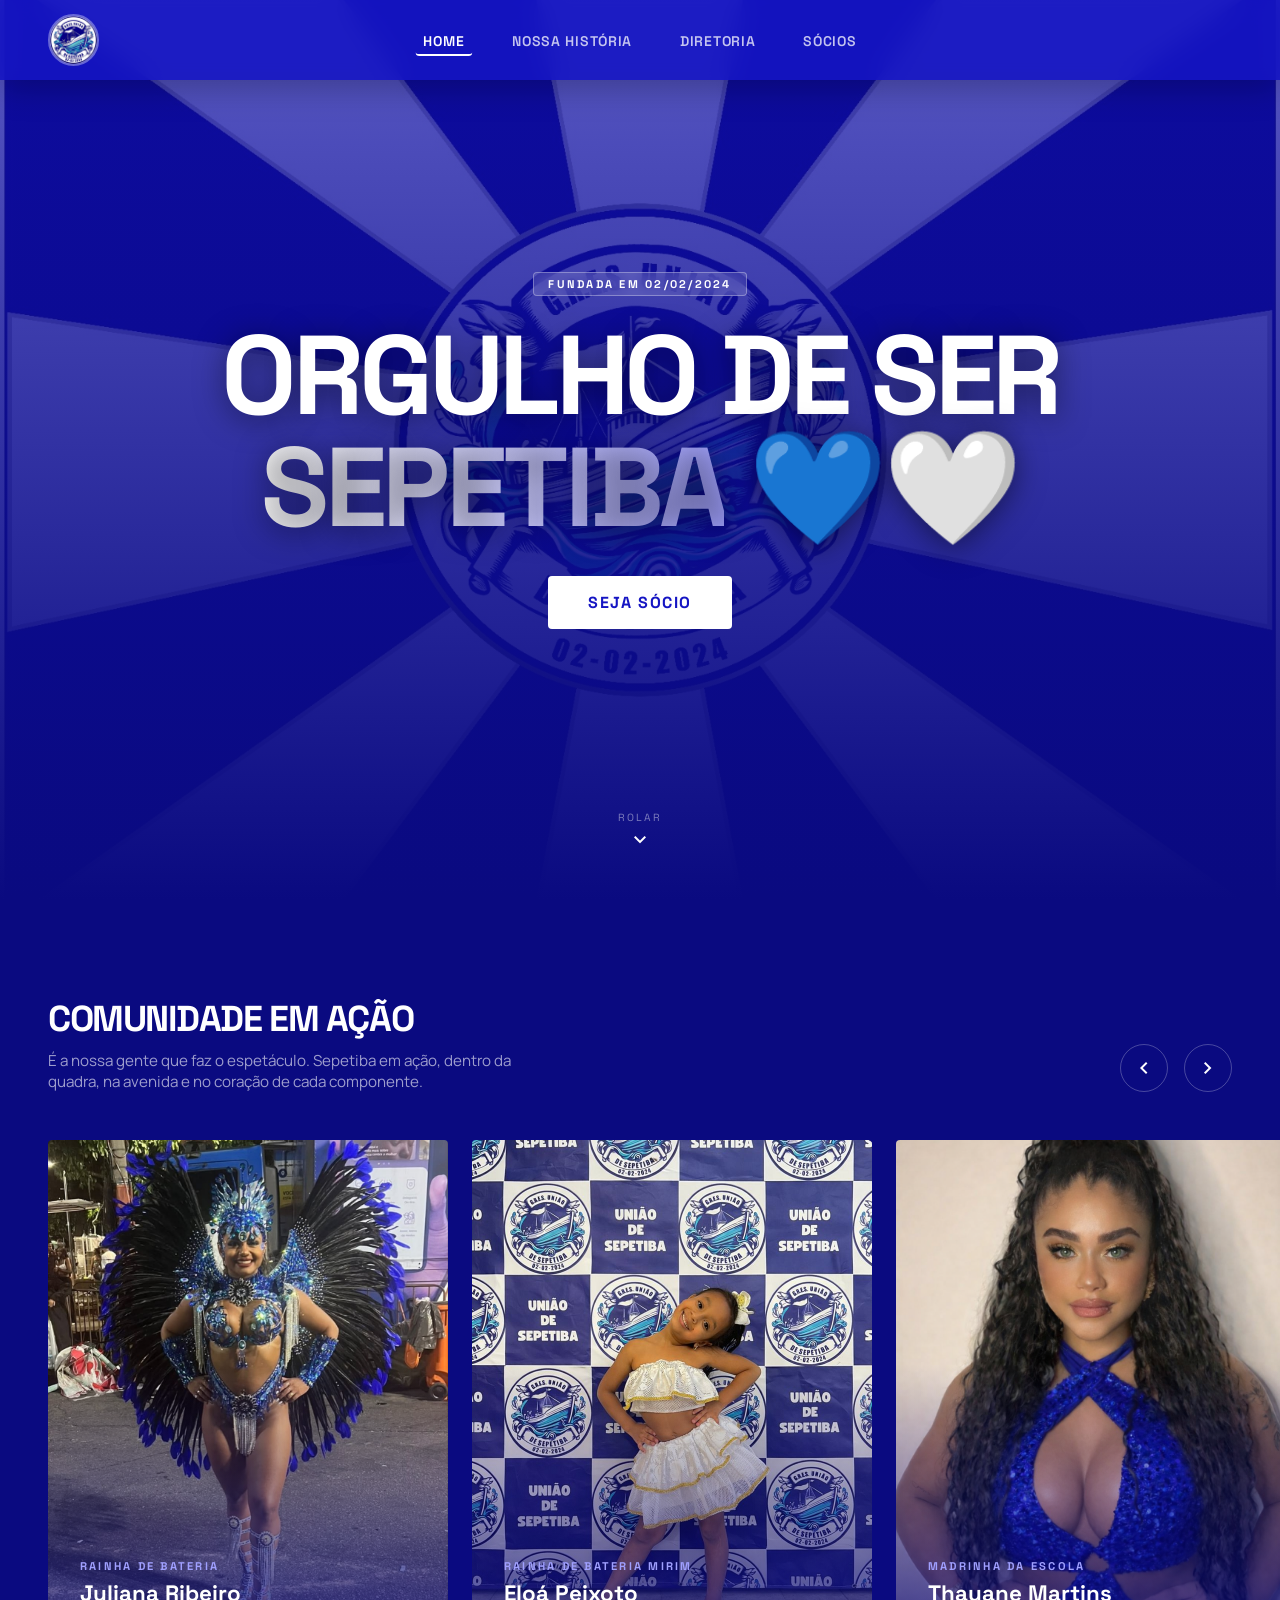
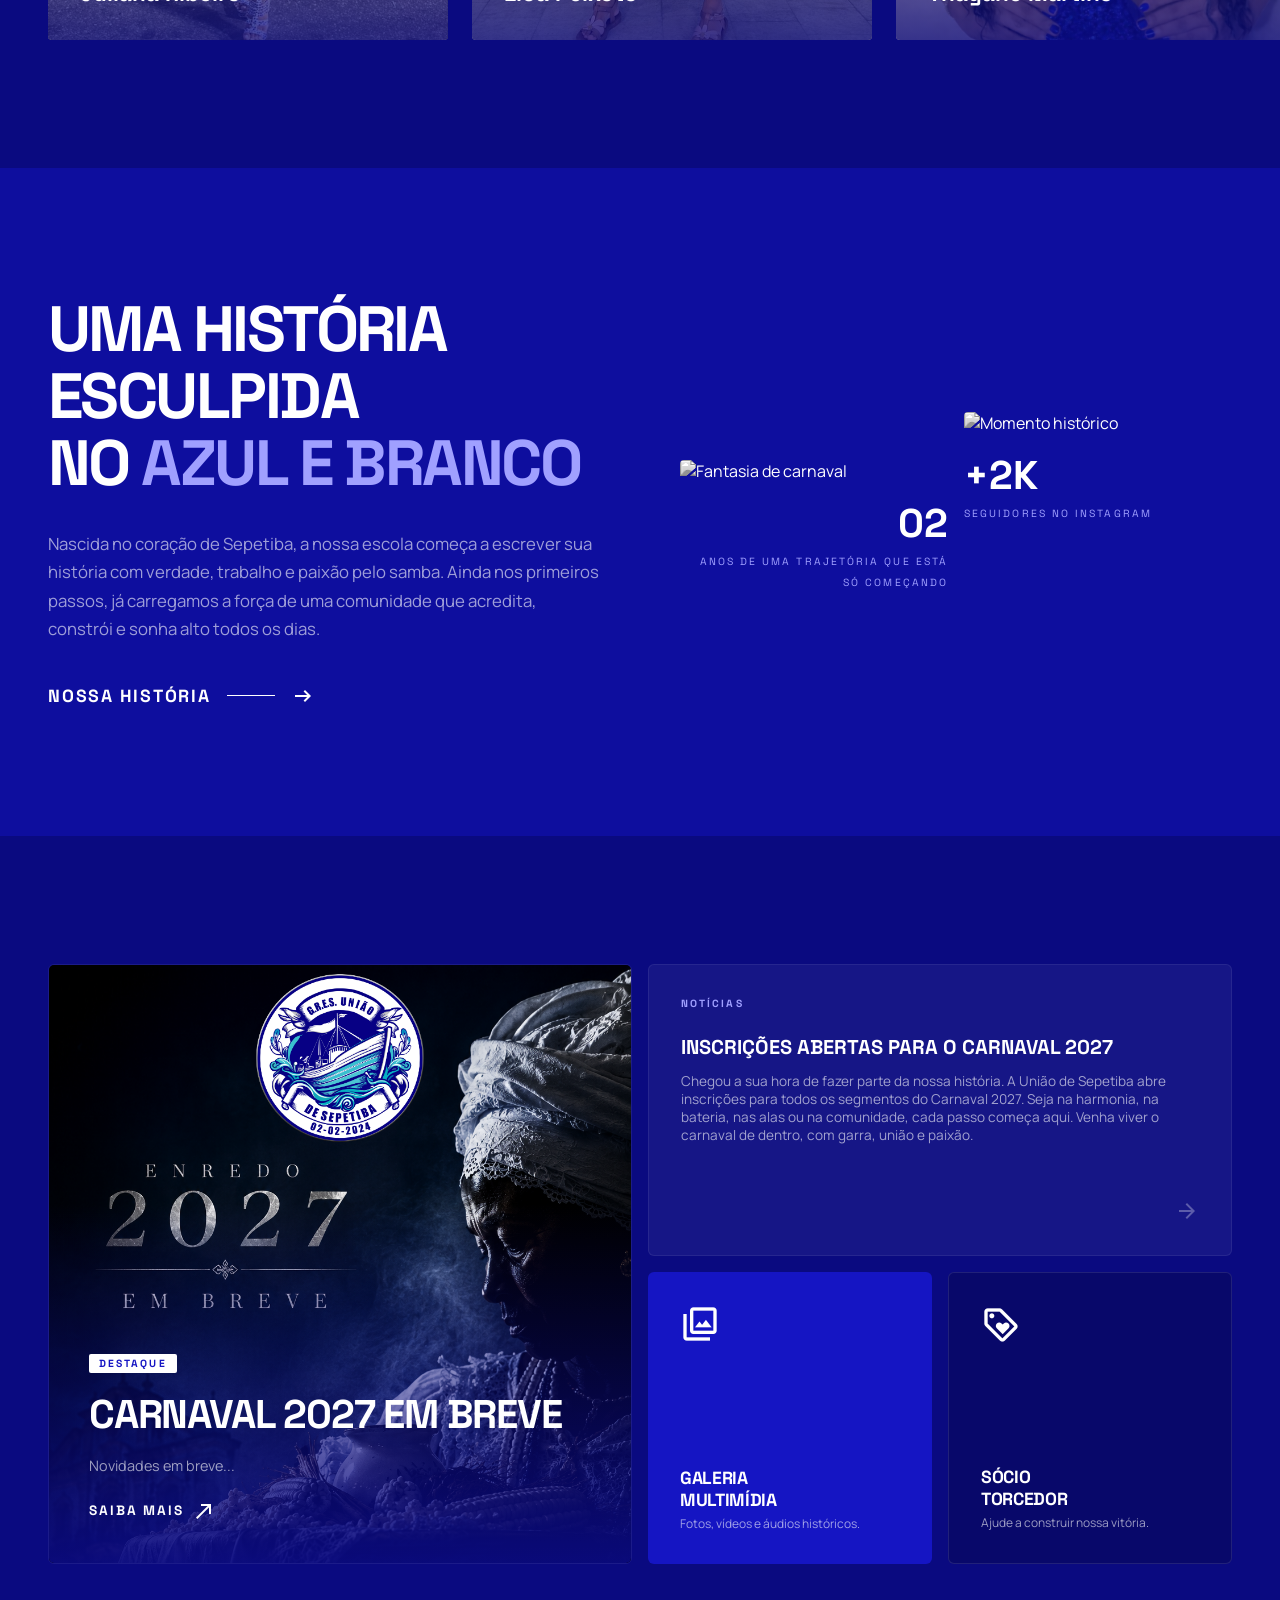
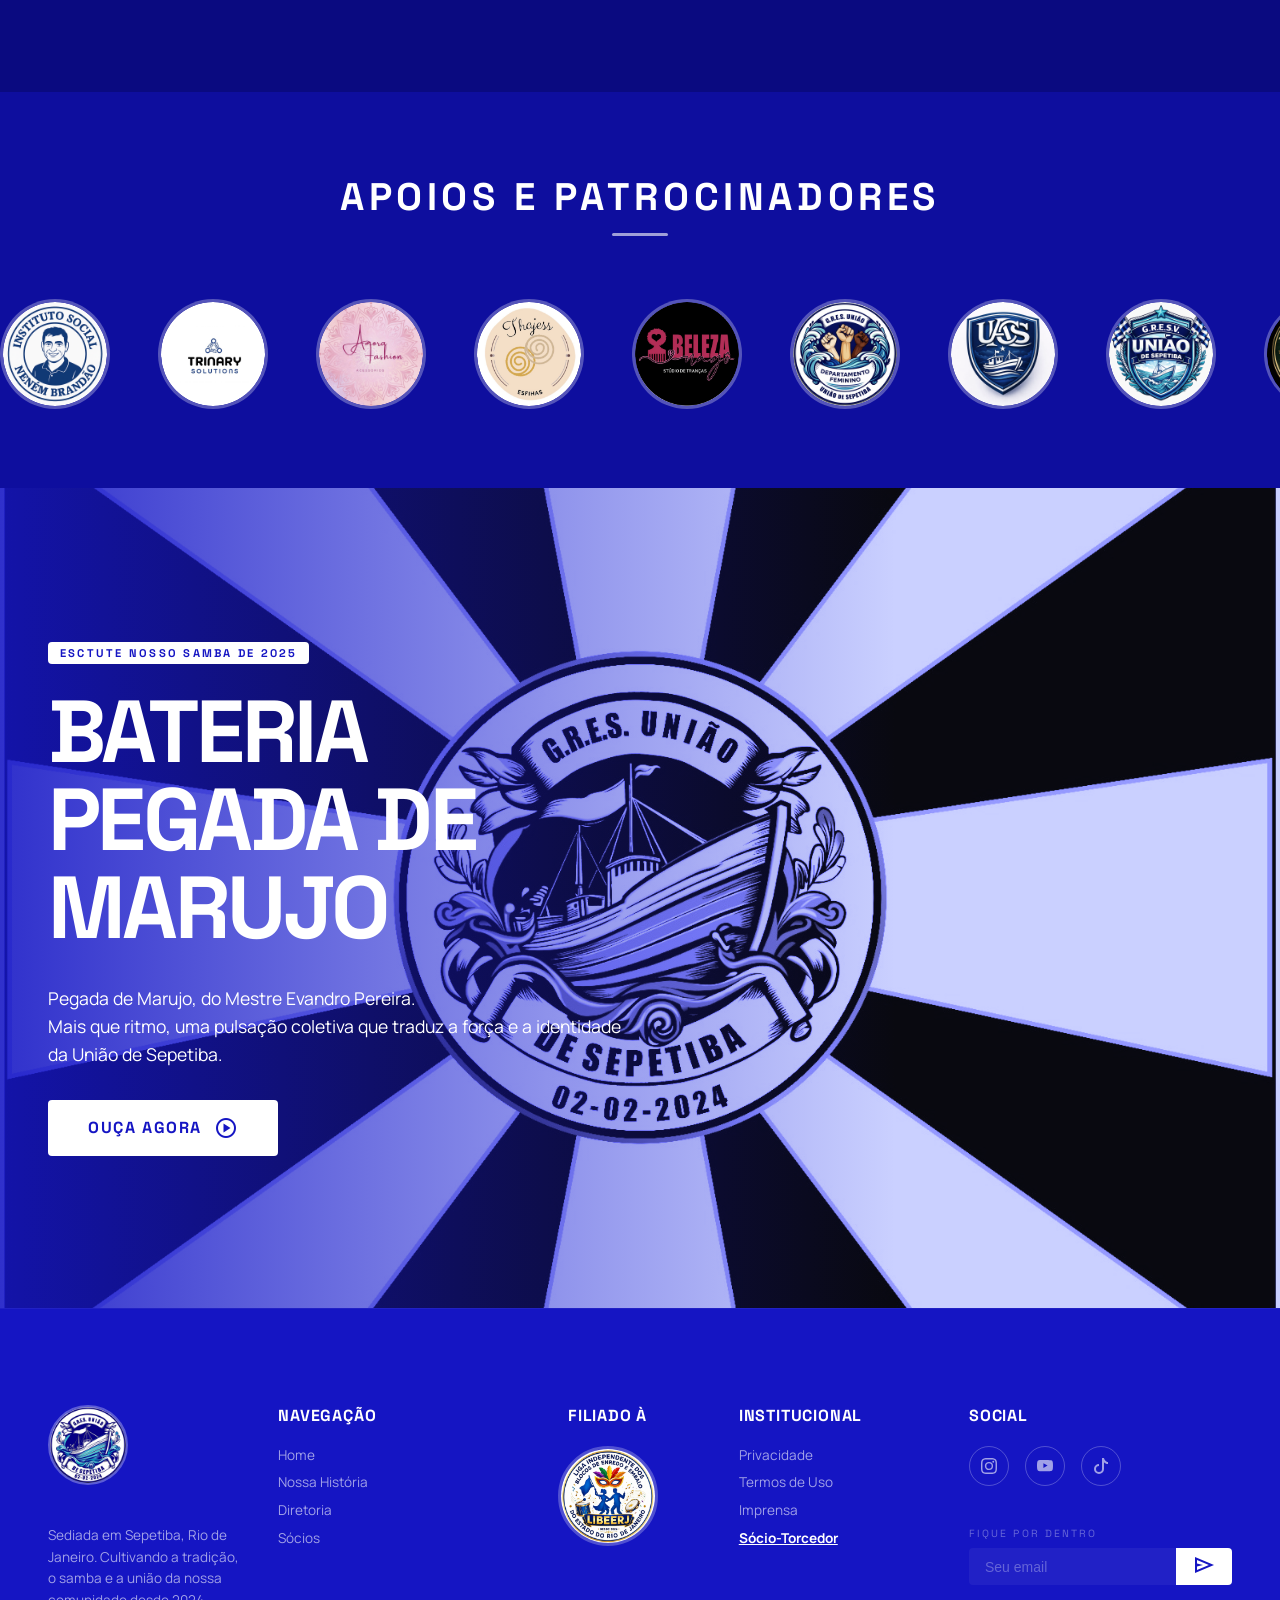
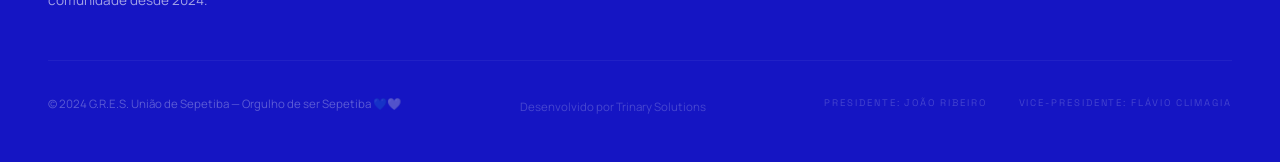
==== index.html @ a1bc9666 "discard card changes" ====
<!DOCTYPE html>
<html lang="pt-BR">
<head>
  <meta charset="UTF-8" />
  <meta name="viewport" content="width=device-width, initial-scale=1.0" />
  <title>G.R.E.S. União de Sepetiba — Home</title>

  <!-- Google Fonts -->
  <link rel="preconnect" href="https://fonts.googleapis.com" />
  <link rel="preconnect" href="https://fonts.gstatic.com" crossorigin />
  <link href="https://fonts.googleapis.com/css2?family=Space+Grotesk:wght@300;400;500;600;700&family=Manrope:wght@300;400;500;600;700&display=swap" rel="stylesheet" />
  <link href="https://fonts.googleapis.com/css2?family=Material+Symbols+Outlined:wght,FILL@100..700,0..1&display=swap" rel="stylesheet" />
  <link rel="shortcut icon" href="favicon_io/favicon.ico" type="image/x-icon">
<link rel="preconnect" href="https://fonts.googleapis.com">
<link rel="preconnect" href="https://fonts.gstatic.com" crossorigin>
<link href="https://fonts.googleapis.com/css2?family=Permanent+Marker&display=swap" rel="stylesheet">
  <!-- Stylesheet -->
  <link rel="stylesheet" href="css/style.css" />
</head>
<body>

  <!-- ══════════════════════════════════════════════════════
      NAVBAR
  ══════════════════════════════════════════════════════ -->
  <nav class="navbar">
    <a href="index.html" class="navbar__logo">
      <img src="images/logo-escola.jpeg" alt="G.R.E.S. União de Sepetiba" class="navbar__logo-img" />
    </a>

    <ul class="navbar__links">
      <li><a href="index.html" class="active">Home</a></li>
      <li><a href="nossa-historia.html">Nossa História</a></li>
      <li><a href="diretoria.html">Diretoria</a></li>
      <!-- <li><a href="carnaval2027.html">Carnaval 2027</a></li> -->
      <li><a href="socio.html">Sócios</a></li>
      <!-- <li><a href="galeria.html">Galeria</a></li> -->
    </ul>

    <!-- <button class="btn-contato">Contato</button> -->
  </nav>

  <main>

    <!-- ══════════════════════════════════════════════════════
        HERO
    ══════════════════════════════════════════════════════ -->
    <section class="hero">
      <div class="hero__bg">
        <!-- Troque o src pela sua imagem: assets/hero-bg.jpg -->
        <img
          src="images/pavilhao-escola.jpeg"
          alt="Pavilhão União de Sepetiba"
        />
        <div class="hero__overlay hero-gradient"></div>
      </div>

      <div class="hero__content">
        <span class="hero__badge">Fundada em 02/02/2024</span>

        <h1 class="hero__title">
          Orgulho de ser<br />
          <span>Sepetiba</span> 💙🤍
        </h1>

        <div class="hero__btns">
          <a href="socio.html" class="btn-primary">Seja Sócio</a>
          <!-- <button class="btn-outline">Explorar</button> -->
        </div>
      </div>

      <div class="hero__scroll">
        <span class="label">Rolar</span>
        <span class="material-symbols-outlined">expand_more</span>
      </div>
    </section>

    <!-- ══════════════════════════════════════════════════════
        COMUNIDADE EM AÇÃO (Carousel)
    ══════════════════════════════════════════════════════ -->
    <section class="section-comunidade">
      <div class="section-comunidade__header">
        <div>
          <h2>Comunidade em Ação</h2>
          <p>É a nossa gente que faz o espetáculo. Sepetiba em ação, dentro da quadra, na avenida e no coração de cada componente.</p>
        </div>
        <div class="carousel-nav">
          <button class="carousel-btn prev" aria-label="Anterior">
            <span class="material-symbols-outlined">chevron_left</span>
          </button>
          <button class="carousel-btn next" aria-label="Próximo">
            <span class="material-symbols-outlined">chevron_right</span>
          </button>
        </div>
      </div>

      <div class="carousel-track no-scrollbar">

        <!-- Card 1 -->
        <div class="carousel-card">
          <img src="images/rainha-bateria.jpeg" alt="Rainha de Bateria" />
          <div class="carousel-card__overlay"></div>
          <div class="carousel-card__info">
            <span class="tag">Rainha de Bateria</span>
            <h3>Juliana Ribeiro</h3>
          </div>
        </div>
<!-- Card 2 -->
        <div class="carousel-card">
          <img src="images/eloa-peixoto.jpg" alt="Rainha de Bateria Mirim" />
          <div class="carousel-card__overlay"></div>
          <div class="carousel-card__info">
            <span class="tag">Rainha de Bateria Mirim</span>
            <h3>Eloá Peixoto</h3>
          </div>
        </div>
        <!-- Card 3 -->
        <div class="carousel-card">
          <img src="images/madrinha-bateria.png" alt="Madrinha da Escola" />
          <div class="carousel-card__overlay"></div>
          <div class="carousel-card__info">
            <span class="tag">Madrinha da Escola</span>
            <h3>Thayane Martins</h3>
          </div>
        </div>

        <!-- Card 4 -->
        <div class="carousel-card">
          <img src="images/logo_ISNB.png" alt="Instituto Social Neném Brandão" />
          <div class="carousel-card__overlay"></div>
          <div class="carousel-card__info">
            <span class="tag">Social</span>
            <h3>Instituto Social <br> Neném Brandão</h3>
          </div>
        </div>

        <!-- Card 5 -->
        <div class="carousel-card">
          <!-- Troque: assets/comunidade-1.jpg -->
          <img src="images/santacruz_madrinha.jpg" alt="G.R.E.S. Acadêmicos de Santa Cruz" />
          <div class="carousel-card__overlay"></div>
          <div class="carousel-card__info">
            <span class="tag">Escola Madrinha</span>
            <h3>G.R.E.S Acadêmcios de <br> Santa Cruz</h3>
          </div>
        </div>
        <!-- Card 6 -->
        <div class="carousel-card">
          <!-- Troque: assets/comunidade-1.jpg -->
          <img src="images/departamento-feminino.png" alt="Departamento Feminino Sepetiba" />
          <div class="carousel-card__overlay"></div>
          <div class="carousel-card__info">
            <span class="tag">Departamento Feminino</span>
            <h3>G.R.E.S União de Sepetiba</h3>
          </div>
        </div>

      </div>
    </section>

    <!-- ══════════════════════════════════════════════════════
        ABOUT — Uma história esculpida no Azul e Branco
    ══════════════════════════════════════════════════════ -->
    <section class="section-about">
      <div class="section-about__inner">

        <div class="section-about__text">
          <h2>
            Uma História<br />
            Esculpida<br />
            no <span class="highlight">Azul e Branco</span>
          </h2>
          <p>
            Nascida no coração de Sepetiba, a nossa escola começa a escrever sua história com verdade, trabalho e paixão pelo samba. Ainda nos primeiros passos, já carregamos a força de uma comunidade que acredita, constrói e sonha alto todos os dias.
          </p>
          <a href="nossa-historia.html" class="btn-text-link">
            <span>Nossa História</span>
            <span class="line"></span>
            <span class="material-symbols-outlined">arrow_right_alt</span>
          </a>
        </div>

        <div class="about-grid">
          <div class="about-grid__col-offset">
            <!-- Troque: assets/about-1.jpg -->
            <img
              src="images/batizado-1.jpeg"
              alt="Fantasia de carnaval"
            />
            <div class="stat-label" style="text-align:right;">
              <span class="number">02</span>
              <span class="desc">anos de uma trajetória que está só começando</span>
            </div>
          </div>
          <div>
            <!-- Troque: assets/about-2.jpg -->
            <img
              src="images/batizado-2.jpeg"
              alt="Momento histórico"
            />
            <div class="stat-label">
              <span class="number">+2K</span>
              <span class="desc">SEGUIDORES NO INSTAGRAM</span>
            </div>
          </div>
        </div>

      </div>
    </section>

    <!-- ══════════════════════════════════════════════════════
        HIGHLIGHTS — Bento Grid
    ══════════════════════════════════════════════════════ -->
    <section class="section-highlights">
      <div class="section-highlights__inner">
        <div class="bento-grid">

          <!-- Card principal: Carnaval 2027 -->
          <div class="bento-main">
            <!-- Troque: assets/carnaval2027.jpg -->
            <div> <!-- trocar para <a href="[link]" depois -->
              <img
                src="images/Arte em breve/Arte 4.png"
                alt="Carnaval 2027"
              />
              <div class="bento-main__overlay"></div>
              <div class="bento-main__content">
                <span class="badge-destaque">Destaque</span>
                <h3>Carnaval 2027 em breve</h3>
                <p>Novidades em breve...</p>
                <a href="#" class="bento-link">
                  Saiba Mais
                  <span class="material-symbols-outlined">north_east</span>
                </a>
              </div>
            </div>
          </div>

          <!-- Notícia -->
          <div class="bento-news">
            <div>
              <div class="bento-news__top">
                <span class="bento-news__tag">Notícias</span>
                <!-- <span class="bento-news__date">12 OUT 2024</span> -->
              </div>
              <h4>INSCRIÇÕES ABERTAS PARA O CARNAVAL 2027</h4>
              <p>Chegou a sua hora de fazer parte da nossa história.
A União de Sepetiba abre inscrições para todos os segmentos do Carnaval 2027.
Seja na harmonia, na bateria, nas alas ou na comunidade, cada passo começa aqui.
Venha viver o carnaval de dentro, com garra, união e paixão.</p>
            </div>
            <span class="material-symbols-outlined arrow">arrow_forward</span>
          </div>

          <!-- Galeria -->
          <div class="bento-card blue">
            <span class="material-symbols-outlined icon">photo_library</span>
            <div>
              <h4>Galeria<br />Multimídia</h4>
              <p>Fotos, vídeos e áudios históricos.</p>
            </div>
          </div>

          <!-- Sócio-Torcedor -->
          <a href="socio.html" class="bento-card dark">
            <span class="material-symbols-outlined icon">loyalty</span>
            <div>
              <h4>Sócio<br />Torcedor</h4>
              <p>Ajude a construir nossa vitória.</p>
            </div>
          </a>

        </div>
      </div>
    </section>

    <!-- ══════════════════════════════════════════════════════
        APOIOS & PATROCINADORES
    ══════════════════════════════════════════════════════ -->
    <section class="section-patrocinadores">
      <h2 class="patrocinadores__titulo">Apoios e Patrocinadores</h2>
      <div class="patrocinadores__viewport">
        <div class="patrocinadores__group" id="patrGroup">

          <!-- Para adicionar: copie um .patr-item -->
          <div class="patr-item">
            <div class="patr-logo">
              <img src="images/logo_ISNB.png" alt="Instituto Social Neném Brandão" />
            </div>
          </div>

          <div class="patr-item">
            <div class="patr-logo">
              <img src="images/Patrocinadores/trinarysolutions-logo.jpeg" alt="Trinary Solutions" />
            </div>
          </div>

          <div class="patr-item">
            <div class="patr-logo">
              <img src="images/Patrocinadores/amora-fashion.jpg" alt="Amora Fahion" />
            </div>
          </div>

          <div class="patr-item">
            <div class="patr-logo">
              <img src="images/Patrocinadores/thajess_esfiha.jpg" alt="Thajess Esfiha" />
            </div>
          </div>

          <div class="patr-item">
            <div class="patr-logo">
              <img src="images/Patrocinadores/beleza-nago.png" alt="Beleza Nagô" />
            </div>
          </div>

          <div class="patr-item">
            <div class="patr-logo">
              <img src="images/departamento-feminino.png" alt="Departamento Feminino" />
            </div>
          </div>
          
          <div class="patr-item">
            <div class="patr-logo">
              <img src="images/uacs-logo.jpeg" alt="União Atletico Clube de Sepetiba" />
            </div>
          </div>

          <div class="patr-item">
            <div class="patr-logo">
              <img src="images/gresv-uniao.png" alt="G.R.E.S.V. União de Sepetiba" />
            </div>
          </div>

          <div class="patr-item">
            <div class="patr-logo">
              <img src="images/Patrocinadores/logo-ampulheta.jpeg" alt="Instituto Social Ampulheta" />
            </div>
          </div>

        </div>
      </div>
    </section>

    <!-- ══════════════════════════════════════════════════════
        BATERIA — Seção cinemática
    ══════════════════════════════════════════════════════ -->
    <section class="section-bateria">
  <!-- IMAGEM DE FUNDO -->
  <img
    src="images/pavilhao-escola.jpeg"
    alt="Bateria Pegada de Marujo"
    class="blue-wash"
  />

  <div class="section-bateria__overlay"></div>

  <!-- CONTEÚDO -->
  <div class="section-bateria__content">
    <div class="section-bateria__inner">
      <span class="section-bateria__badge">Esctute Nosso Samba de 2025</span>

      <h2>Bateria<br />Pegada de<br />Marujo</h2>

      <p>
        Pegada de Marujo, do Mestre Evandro Pereira. <br />
        Mais que ritmo, uma pulsação coletiva que traduz a força e a identidade da União de Sepetiba.
      </p>

      <!-- BOTÃO -->
      <button class="btn-play" id="playButton">
        Ouça Agora
        <span class="material-symbols-outlined">play_circle</span>
      </button>
    </div>
  </div>

  <!-- ÁUDIO -->
  <audio id="sambaAudio">
    <source src="audio/samba-enredo.ogg" type="audio/mpeg" />
    <!-- Seu navegador não suporta áudio. -->
  </audio>
</section>

  </main>

  <!-- ══════════════════════════════════════════════════════
      FOOTER
  ══════════════════════════════════════════════════════ -->
  <footer>
    <div class="footer__grid">

      <div>
        <div class="footer__logo">
          <img src="images/logo-escola.jpeg" alt="G.R.E.S. União de Sepetiba" style="height:5rem;width:5rem;object-fit:cover;border-radius:50%;border:2px solid rgba(255,255,255,0.3);margin-bottom:1rem;" />
        </div>
        <p class="footer__desc">
          Sediada em Sepetiba, Rio de Janeiro. Cultivando a tradição,
          o samba e a união da nossa comunidade desde 2024.
        </p>
      </div>

      <div class="footer__col">
        <h4>Navegação</h4>
        <a href="index.html">Home</a>
        <a href="nossa-historia.html">Nossa História</a>
        <a href="diretoria.html">Diretoria</a>
        <!-- <a href="carnaval2027.html">Carnaval 2027</a> -->
        <a href="socio.html">Sócios</a>
        <!-- <a href="galeria.html">Galeria</a> -->
      </div>

      <div class="footer__col-filiado">
        <span class="filiado-label">Filiado à</span>
        <img src="images/libeerj_logo.jpeg" alt="LIGA-BERJ" class="filiado-logo" />
      </div>

      <div class="footer__col">
        <h4>Institucional</h4>
        <a href="#">Privacidade</a>
        <a href="#">Termos de Uso</a>
        <a href="#">Imprensa</a>
        <a href="socio.html" style="color:#fff;font-weight:700;text-decoration:underline;">Sócio-Torcedor</a>
      </div>

      <div class="footer__col">
        <h4>Social</h4>
        <div class="footer__social">
          <!-- Instagram -->
          <a href="https://www.instagram.com/gresuniaodesepetiba/" target="_blank" class="social-btn instagram" aria-label="Instagram">
            <svg xmlns="http://www.w3.org/2000/svg" width="16" height="16" fill="currentColor" class="bi bi-instagram" viewBox="0 0 16 16">
              <path d="M8 0C5.829 0 5.556.01 4.703.048 3.85.088 3.269.222 2.76.42a3.9 3.9 0 0 0-1.417.923A3.9 3.9 0 0 0 .42 2.76C.222 3.268.087 3.85.048 4.7.01 5.555 0 5.827 0 8.001c0 2.172.01 2.444.048 3.297.04.852.174 1.433.372 1.942.205.526.478.972.923 1.417.444.445.89.719 1.416.923.51.198 1.09.333 1.942.372C5.555 15.99 5.827 16 8 16s2.444-.01 3.298-.048c.851-.04 1.434-.174 1.943-.372a3.9 3.9 0 0 0 1.416-.923c.445-.445.718-.891.923-1.417.197-.509.332-1.09.372-1.942C15.99 10.445 16 10.173 16 8s-.01-2.445-.048-3.299c-.04-.851-.175-1.433-.372-1.941a3.9 3.9 0 0 0-.923-1.417A3.9 3.9 0 0 0 13.24.42c-.51-.198-1.092-.333-1.943-.372C10.443.01 10.172 0 7.998 0zm-.717 1.442h.718c2.136 0 2.389.007 3.232.046.78.035 1.204.166 1.486.275.373.145.64.319.92.599s.453.546.598.92c.11.281.24.705.275 1.485.039.843.047 1.096.047 3.231s-.008 2.389-.047 3.232c-.035.78-.166 1.203-.275 1.485a2.5 2.5 0 0 1-.599.919c-.28.28-.546.453-.92.598-.28.11-.704.24-1.485.276-.843.038-1.096.047-3.232.047s-2.39-.009-3.233-.047c-.78-.036-1.203-.166-1.485-.276a2.5 2.5 0 0 1-.92-.598 2.5 2.5 0 0 1-.6-.92c-.109-.281-.24-.705-.275-1.485-.038-.843-.046-1.096-.046-3.233s.008-2.388.046-3.231c.036-.78.166-1.204.276-1.486.145-.373.319-.64.599-.92s.546-.453.92-.598c.282-.11.705-.24 1.485-.276.738-.034 1.024-.044 2.515-.045zm4.988 1.328a.96.96 0 1 0 0 1.92.96.96 0 0 0 0-1.92m-4.27 1.122a4.109 4.109 0 1 0 0 8.217 4.109 4.109 0 0 0 0-8.217m0 1.441a2.667 2.667 0 1 1 0 5.334 2.667 2.667 0 0 1 0-5.334"/>
            </svg>
          </a>

          <!-- YouTube -->
          <a href="https://www.youtube.com/@Uni%C3%A3odeSepetibaTV" target="_blank" class="social-btn youtube" aria-label="YouTube">
            <svg xmlns="http://www.w3.org/2000/svg" width="16" height="16" fill="currentColor" class="bi bi-youtube" viewBox="0 0 16 16">
              <path d="M8.051 1.999h.089c.822.003 4.987.033 6.11.335a2.01 2.01 0 0 1 1.415 1.42c.101.38.172.883.22 1.402l.01.104.022.26.008.104c.065.914.073 1.77.074 1.957v.075c-.001.194-.01 1.108-.082 2.06l-.008.105-.009.104c-.05.572-.124 1.14-.235 1.558a2.01 2.01 0 0 1-1.415 1.42c-1.16.312-5.569.334-6.18.335h-.142c-.309 0-1.587-.006-2.927-.052l-.17-.006-.087-.004-.171-.007-.171-.007c-1.11-.049-2.167-.128-2.654-.26a2.01 2.01 0 0 1-1.415-1.419c-.111-.417-.185-.986-.235-1.558L.09 9.82l-.008-.104A31 31 0 0 1 0 7.68v-.123c.002-.215.01-.958.064-1.778l.007-.103.003-.052.008-.104.022-.26.01-.104c.048-.519.119-1.023.22-1.402a2.01 2.01 0 0 1 1.415-1.42c.487-.13 1.544-.21 2.654-.26l.17-.007.172-.006.086-.003.171-.007A100 100 0 0 1 7.858 2zM6.4 5.209v4.818l4.157-2.408z"/>
            </svg>
          </a>

          <!-- TikTok -->
          <a href="https://www.tiktok.com/@g.r.e.s.unio.de.s?_r=1&_t=ZS-96HOAADJyFA" target="_blank" class="social-btn tiktok" aria-label="TikTok">
            <svg xmlns="http://www.w3.org/2000/svg" width="16" height="16" fill="currentColor" class="bi bi-tiktok" viewBox="0 0 16 16">
              <path d="M9 0h1.98c.144.715.54 1.617 1.235 2.512C12.895 3.389 13.797 4 15 4v2c-1.753 0-3.07-.814-4-1.829V11a5 5 0 1 1-5-5v2a3 3 0 1 0 3 3z"/>
            </svg>
          </a>
        </div>
        <p class="newsletter-label">Fique por dentro</p>
        <div class="newsletter-form">
          <input type="email" placeholder="Seu email" />
          <button type="button" aria-label="Enviar">
            <span class="material-symbols-outlined">send</span>
          </button>
        </div>
      </div>

    </div>

    <div class="footer__bottom">
  <p>© 2024 G.R.E.S. União de Sepetiba — Orgulho de ser Sepetiba 💙🤍</p>
  <p class="credit">
  Desenvolvido por Trinary Solutions
  </p>
    <div class="badges">
      <span>Presidente: João Ribeiro</span>
      <span>Vice-presidente: Flávio Climagia</span>
    </div>
  </div>
  </footer>

  <!-- JavaScript -->
  <script src="js/main.js"></script>
</body>
</html>
---- css/style.css ----
/* ============================================================
  G.R.E.S. União de Sepetiba — Stylesheet
  Cor principal : #1515C3
  Cor secundária: #ffffff
   ============================================================ */

:root {
  --blue:        #1515C3;
  --blue-dark:   #0e0e9e;
  --blue-darker: #0a0a80;
  --blue-dim:    #08086a;
  --blue-light:  #3a3ad6;
  --blue-faded:  rgba(21, 21, 195, 0.7);
  --white:       #ffffff;
  --white-60:    rgba(255,255,255,0.6);
  --white-30:    rgba(255,255,255,0.3);
  --white-10:    rgba(255,255,255,0.1);
  --white-05:    rgba(255,255,255,0.05);
}

/* ── Base ─────────────────────────────────────────────────── */
*, *::before, *::after { box-sizing: border-box; margin: 0; padding: 0; }

html { scroll-behavior: smooth; }

body {
  background-color: var(--blue-darker);
  color: var(--white);
  font-family: 'Manrope', sans-serif;
}

/* ── Material Icons ───────────────────────────────────────── */
.material-symbols-outlined {
  font-variation-settings: 'FILL' 0, 'wght' 400, 'GRAD' 0, 'opsz' 24;
}

/* ── Scrollbar ────────────────────────────────────────────── */
::-webkit-scrollbar { width: 6px; }
::-webkit-scrollbar-track { background: var(--blue-dim); }
::-webkit-scrollbar-thumb { background: var(--blue); border-radius: 3px; }

/* ── No-scrollbar (carousel) ──────────────────────────────── */
.no-scrollbar::-webkit-scrollbar { display: none; }
.no-scrollbar { -ms-overflow-style: none; scrollbar-width: none; }

/* ── Hero gradient ────────────────────────────────────────── */
.hero-gradient {
  background: linear-gradient(to bottom,
    rgba(21, 21, 195, 0.45) 0%,
    rgba(10, 10, 128, 1)    100%);
}

/* ── Blue wash (grayscale + blue tint) ────────────────────── */
.blue-wash {
  filter: grayscale(100%) brightness(0.7) sepia(100%) hue-rotate(200deg) saturate(300%);
}

/* ── Navbar ───────────────────────────────────────────────── */
.navbar {
  position: fixed;
  top: 0; left: 0; right: 0;
  z-index: 50;
  height: 5rem;
  padding: 0 3rem;
  display: flex;
  align-items: center;
  justify-content: space-between;
  background: rgba(21, 21, 195, 0.88);
  backdrop-filter: blur(12px);
  box-shadow: 0 8px 32px rgba(0,0,0,0.25);
  transition: background 0.4s;
}

.navbar__logo {
  text-decoration: none;
  display: flex;
  align-items: center;
}

.navbar__logo-img {
  height: 3.2rem;
  width: 3.2rem;
  object-fit: cover;
  border-radius: 50%;
  border: 2px solid rgba(255,255,255,0.35);
  transition: border-color 0.2s, transform 0.2s;
}

.navbar__logo-img:hover {
  border-color: var(--white);
  transform: scale(1.05);
}

.navbar__links {
  position: absolute; 
  left: 50%;
  transform: translateX(-50%);
  display: flex;
  gap: 2rem;
  align-items: center;
  list-style: none;
}

.navbar__links a {
  text-decoration: none;
  font-family: 'Space Grotesk', sans-serif;
  font-size: 0.875rem;
  font-weight: 600;
  text-transform: uppercase;
  letter-spacing: 0.05em;
  color: rgba(255,255,255,0.75);
  transition: color 0.2s;
  padding: 4px 8px;
  border-radius: 4px;
}

.navbar__links a:hover { color: var(--white); background: var(--white-10); }
.navbar__links a.active {
  color: var(--white);
  border-bottom: 2px solid var(--white);
}

.btn-contato {
  background: var(--white);
  color: var(--blue);
  border: none;
  padding: 0.5rem 1.5rem;
  font-family: 'Space Grotesk', sans-serif;
  font-weight: 700;
  font-size: 0.8rem;
  text-transform: uppercase;
  letter-spacing: 0.1em;
  border-radius: 4px;
  cursor: pointer;
  transition: transform 0.15s, opacity 0.15s;
}
.btn-contato:hover { transform: scale(0.96); opacity: 0.92; }

/* ── Hero ─────────────────────────────────────────────────── */
.hero {
  position: relative;
  height: 100vh;
  display: flex;
  align-items: center;
  justify-content: center;
  overflow: hidden;
}

.hero__bg {
  position: absolute;
  inset: 0;
  z-index: 0;
}

.hero__bg img {
  width: 100%; height: 100%;
  object-fit: cover;
  opacity: 0.55;
}

.hero__overlay { position: absolute; inset: 0; }

.hero__content {
  position: relative;
  z-index: 10;
  text-align: center;
  padding: 0 1rem;
  max-width: 72rem;
  margin: 0 auto;
}

.hero__badge {
  display: inline-block;
  padding: 4px 14px;
  background: rgba(255,255,255,0.15);
  border: 1px solid rgba(255,255,255,0.3);
  backdrop-filter: blur(8px);
  border-radius: 4px;
  font-family: 'Space Grotesk', sans-serif;
  font-size: 0.7rem;
  font-weight: 700;
  text-transform: uppercase;
  letter-spacing: 0.2em;
  color: var(--white);
  margin-bottom: 1.5rem;
}

.hero__title {
  font-family: 'Space Grotesk', sans-serif;
  font-size: clamp(3.5rem, 10vw, 7rem);
  font-weight: 900;
  text-transform: uppercase;
  letter-spacing: -0.04em;
  line-height: 1;
  color: var(--white);
  margin-bottom: 2rem;
  text-shadow: 0 4px 30px rgba(0,0,0,0.5);
}

.hero__title img {
  width: 510px;
}

.hero__title span {
  background: linear-gradient(90deg, #ffffff, #a0a0ff);
  -webkit-background-clip: text;
  -webkit-text-fill-color: transparent;
  background-clip: text;
  /* width: 100%;
  height: 100%;
  display: flex;
  align-items: center; */
}

.hero__btns {
  display: flex;
  flex-wrap: wrap;
  justify-content: center;
  gap: 1rem;
}

.btn-primary {
  background: var(--white);
  color: var(--blue);
  border: none;
  padding: 1rem 2.5rem;
  font-family: 'Space Grotesk', sans-serif;
  font-weight: 700;
  font-size: 1rem;
  text-transform: uppercase;
  letter-spacing: 0.1em;
  border-radius: 4px;
  cursor: pointer;
  transition: transform 0.15s;
  text-decoration: none;
}
.btn-primary:hover { transform: scale(1.04); }

.btn-outline {
  background: transparent;
  color: var(--white);
  border: 1px solid rgba(255,255,255,0.35);
  padding: 1rem 2.5rem;
  font-family: 'Space Grotesk', sans-serif;
  font-weight: 700;
  font-size: 1rem;
  text-transform: uppercase;
  letter-spacing: 0.1em;
  border-radius: 4px;
  cursor: pointer;
  backdrop-filter: blur(8px);
  transition: background 0.2s;
}
.btn-outline:hover { background: var(--white-10); }

.hero__scroll {
  position: absolute;
  bottom: 3rem;
  left: 50%;
  transform: translateX(-50%);
  display: flex;
  flex-direction: column;
  align-items: center;
  gap: 4px;
  z-index: 10;
}

.hero__scroll span.label {
  font-size: 0.65rem;
  text-transform: uppercase;
  letter-spacing: 0.2em;
  color: rgba(255,255,255,0.45);
  font-family: 'Space Grotesk', sans-serif;
}

.hero__scroll .material-symbols-outlined {
  color: var(--white);
  animation: bounce 2s infinite;
}

@keyframes bounce {
  0%,100% { transform: translateY(0); }
  50%      { transform: translateY(8px); }
}

/* ── Section: Comunidade em Ação ──────────────────────────── */
.section-comunidade {
  background: var(--blue-darker);
  padding: 6rem 0;
  overflow: hidden;
}

.section-comunidade__header {
  padding: 0 3rem;
  margin-bottom: 3rem;
  display: flex;
  justify-content: space-between;
  align-items: flex-end;
}

.section-comunidade__header h2 {
  font-family: 'Space Grotesk', sans-serif;
  font-size: 2.25rem;
  font-weight: 700;
  text-transform: uppercase;
  letter-spacing: -0.04em;
  color: var(--white);
  margin-bottom: 0.5rem;
}

.section-comunidade__header p {
  color: var(--white-60);
  max-width: 32rem;
  font-size: 0.95rem;
}

.carousel-nav {
  display: flex;
  gap: 1rem;
}

.carousel-btn {
  width: 3rem; height: 3rem;
  border-radius: 50%;
  border: 1px solid rgba(255,255,255,0.25);
  background: transparent;
  color: var(--white);
  display: flex;
  align-items: center;
  justify-content: center;
  cursor: pointer;
  transition: background 0.2s, border-color 0.2s;
}
.carousel-btn:hover { background: var(--blue); border-color: var(--blue); }

.carousel-track {
  display: flex;
  gap: 1.5rem;
  padding: 0 3rem 2rem;
  overflow-x: auto;
}

.carousel-card {
  flex: none;
  width: 400px;
  aspect-ratio: 4/5;
  position: relative;
  border-radius: 4px;
  overflow: hidden;
  cursor: pointer;
}

.carousel-card img {
  width: 100%; height: 100%;
  object-fit: cover;
  transition: transform 0.7s;
}
.carousel-card:hover img { transform: scale(1.1); }

.carousel-card__overlay {
  position: absolute;
  inset: 0;
  background: linear-gradient(to top, rgba(10,10,128,0.9) 0%, transparent 55%);
  opacity: 0.85;
}

.carousel-card__info {
  position: absolute;
  bottom: 2rem;
  left: 2rem;
}

.carousel-card__info .tag {
  font-family: 'Space Grotesk', sans-serif;
  font-size: 0.7rem;
  font-weight: 700;
  text-transform: uppercase;
  letter-spacing: 0.2em;
  color: #a0a0ff;
  display: block;
  margin-bottom: 0.35rem;
}

.carousel-card__info h3 {
  font-family: 'Space Grotesk', sans-serif;
  font-size: 1.4rem;
  font-weight: 700;
  color: var(--white);
}

/* ── Section: About ───────────────────────────────────────── */
.section-about {
  background: var(--blue-dark);
  padding: 8rem 3rem;
  position: relative;
  overflow: hidden;
}

.section-about__inner {
  max-width: 80rem;
  margin: 0 auto;
  display: grid;
  grid-template-columns: 1fr 1fr;
  gap: 5rem;
  align-items: center;
}

.section-about__text h2 {
  font-family: 'Space Grotesk', sans-serif;
  font-size: clamp(2.5rem, 5vw, 4.5rem);
  font-weight: 700;
  text-transform: uppercase;
  letter-spacing: -0.04em;
  line-height: 1.05;
  color: var(--white);
  margin-bottom: 2rem;
}

.section-about__text h2 .highlight { color: #a0a0ff; }

.section-about__text p {
  color: var(--white-60);
  font-size: 1.05rem;
  line-height: 1.7;
  margin-bottom: 2.5rem;
}

.btn-text-link {
  display: inline-flex;
  align-items: center;
  gap: 1rem;
  color: var(--white);
  font-family: 'Space Grotesk', sans-serif;
  font-weight: 700;
  font-size: 1.1rem;
  text-transform: uppercase;
  letter-spacing: 0.1em;
  background: none;
  border: none;
  cursor: pointer;
  transition: gap 0.2s;
  text-decoration: none;
}
.btn-text-link:hover { gap: 1.5rem; }

.btn-text-link .line {
  width: 3rem; height: 1px;
  background: var(--white);
  transition: width 0.3s;
}
.btn-text-link:hover .line { width: 5rem; }

.about-grid {
  display: grid;
  grid-template-columns: 1fr 1fr;
  gap: 1rem;
}

.about-grid__col-offset { padding-top: 3rem; }

.about-grid img {
  width: 100%;
  aspect-ratio: 3/4;
  object-fit: cover;
  border-radius: 4px;
  filter: grayscale(100%);
  transition: filter 0.5s;
  margin-bottom: 1rem;
}
.about-grid img:hover { filter: none; }

.stat-label {
  font-family: 'Space Grotesk', sans-serif;
}

.stat-label .number {
  font-size: 2.5rem;
  font-weight: 700;
  color: var(--white);
  display: block;
}

.stat-label .desc {
  font-size: 0.65rem;
  text-transform: uppercase;
  letter-spacing: 0.2em;
  color: #a0a0ff;
}

/* ── Section: Highlights Bento ────────────────────────────── */
.section-highlights {
  background: var(--blue-darker);
  padding: 8rem 3rem;
}

.section-highlights__inner { max-width: 80rem; margin: 0 auto; }

.bento-grid {
  display: grid;
  grid-template-columns: repeat(4, 1fr);
  grid-template-rows: repeat(2, 1fr);
  gap: 1rem;
  height: 600px;
}

.bento-main {
  grid-column: span 2;
  grid-row: span 2;
  border-radius: 6px;
  overflow: hidden;
  position: relative;
  cursor: pointer;
  border: 1px solid rgba(255,255,255,0.07);
}

.bento-main a {
  text-decoration: none;
}

.bento-main img {
  width: 100%; height: 100%;
  object-fit: cover;
  transition: transform 0.7s;
}

.bento-main:hover img { transform: scale(1.05); }

.bento-main__overlay {
  position: absolute;
  inset: 0;
  background: linear-gradient(to top, rgba(10,10,128,0.95) 0%, transparent 60%);
  text-decoration: none;
}

.bento-main__content {
  position: absolute;
  bottom: 2.5rem;
  left: 2.5rem;
  right: 2.5rem;
}

.badge-destaque {
  display: inline-block;
  background: var(--white);
  color: var(--blue);
  font-family: 'Space Grotesk', sans-serif;
  font-size: 0.65rem;
  font-weight: 700;
  text-transform: uppercase;
  letter-spacing: 0.2em;
  padding: 3px 10px;
  border-radius: 2px;
  margin-bottom: 1rem;
}

.bento-main__content h3 {
  font-family: 'Space Grotesk', sans-serif;
  font-size: 2.5rem;
  font-weight: 700;
  text-transform: uppercase;
  letter-spacing: -0.03em;
  color: var(--white);
  margin-bottom: 1rem;
}

.bento-main__content p { color: var(--white-60); font-size: 0.9rem; margin-bottom: 1.5rem; max-width: 22rem; }

.bento-link {
  color: var(--white);
  font-family: 'Space Grotesk', sans-serif;
  font-weight: 700;
  font-size: 0.85rem;
  text-transform: uppercase;
  letter-spacing: 0.15em;
  display: flex;
  align-items: center;
  gap: 0.5rem;
  text-decoration: none;
}

.bento-news {
  grid-column: span 2;
  background: rgba(255,255,255,0.05);
  border: 1px solid rgba(255,255,255,0.07);
  border-radius: 6px;
  padding: 2rem;
  display: flex;
  flex-direction: column;
  justify-content: space-between;
  cursor: pointer;
  transition: background 0.2s;
}
.bento-news:hover { background: rgba(255,255,255,0.08); }

.bento-news__top { display: flex; justify-content: space-between; align-items: flex-start; margin-bottom: 1.5rem; }

.bento-news__tag {
  font-family: 'Space Grotesk', sans-serif;
  font-size: 0.65rem;
  font-weight: 700;
  text-transform: uppercase;
  letter-spacing: 0.2em;
  color: #a0a0ff;
}

.bento-news__date { font-size: 0.7rem; color: var(--white-60); }

.bento-news h4 {
  font-family: 'Space Grotesk', sans-serif;
  font-size: 1.25rem;
  font-weight: 700;
  color: var(--white);
  margin-bottom: 0.75rem;
  transition: color 0.2s;
}
.bento-news:hover h4 { color: #a0a0ff; }

.bento-news p { font-size: 0.85rem; color: var(--white-60); }

.bento-news .arrow { align-self: flex-end; color: rgba(255,255,255,0.3); transition: color 0.2s; }
.bento-news:hover .arrow { color: var(--white); }

.bento-card {
  border-radius: 6px;
  padding: 2rem;
  display: flex;
  flex-direction: column;
  justify-content: space-between;
  cursor: pointer;
  transition: opacity 0.2s;
  text-decoration: none;
}
.bento-card:hover { opacity: 0.9; }

.bento-card.blue { background: var(--blue); }
.bento-card.dark { background: var(--blue-dim); border: 1px solid rgba(255,255,255,0.1); }

.bento-card .icon { font-size: 2.5rem; color: var(--white); }
.bento-card h4 {
  font-family: 'Space Grotesk', sans-serif;
  font-size: 1.1rem;
  font-weight: 700;
  text-transform: uppercase;
  letter-spacing: -0.02em;
  color: var(--white);
}
.bento-card p { font-size: 0.75rem; color: var(--white-60); margin-top: 4px; }

/* ── Section: Bateria ─────────────────────────────────────── */
.section-bateria {
  position: relative;
  height: 820px;
  overflow: hidden;
}

.section-bateria img {
  width: 100%; height: 100%;
  object-fit: cover;
}

.section-bateria__overlay {
  position: absolute;
  inset: 0;
  background: linear-gradient(to right, rgba(21,21,195,0.85) 0%, transparent 70%);
}

.section-bateria__content {
  position: absolute;
  inset: 0;
  display: flex;
  align-items: center;
  padding: 3rem;
}

.section-bateria__inner { max-width: 48rem; }

.section-bateria__badge {
  display: inline-block;
  background: var(--white);
  color: var(--blue);
  font-family: 'Space Grotesk', sans-serif;
  font-size: 0.7rem;
  font-weight: 700;
  text-transform: uppercase;
  letter-spacing: 0.2em;
  padding: 4px 12px;
  border-radius: 4px;
  margin-bottom: 1.5rem;
}

.section-bateria h2 {
  font-family: 'Space Grotesk', sans-serif;
  font-size: clamp(3rem, 7vw, 5.5rem);
  font-weight: 700;
  text-transform: uppercase;
  letter-spacing: -0.04em;
  line-height: 1;
  color: var(--white);
  margin-bottom: 2rem;
}

.section-bateria p {
  font-size: 1.1rem;
  color: #ffffff;
  margin-bottom: 2rem;
  max-width: 36rem;
  line-height: 1.6;
}

.btn-play {
  display: inline-flex;
  align-items: center;
  gap: 0.75rem;
  background: var(--white);
  color: var(--blue);
  border: none;
  padding: 1rem 2.5rem;
  font-family: 'Space Grotesk', sans-serif;
  font-weight: 700;
  font-size: 1rem;
  text-transform: uppercase;
  letter-spacing: 0.1em;
  border-radius: 4px;
  cursor: pointer;
  transition: background 0.2s;
}
.btn-play:hover { background: #e8e8ff; }

/* ── Footer ───────────────────────────────────────────────── */
footer {
  background: var(--blue);
  padding: 6rem 3rem 3rem;
  border-top: 1px solid var(--white-05);
}

.footer__grid {
  max-width: 80rem;
  margin: 0 auto;
  display: grid;
  grid-template-columns: repeat(5, 1fr);
  gap: 2rem;
}

.footer__logo {
  font-family: 'Space Grotesk', sans-serif;
  font-size: 1.75rem;
  font-weight: 900;
  letter-spacing: -0.04em;
  text-transform: uppercase;
  color: var(--white);
  margin-bottom: 1rem;
}

.footer__desc { font-size: 0.85rem; color: var(--white-60); line-height: 1.6; }

.footer__col h4 {
  font-family: 'Space Grotesk', sans-serif;
  font-size: 1rem;
  font-weight: 700;
  text-transform: uppercase;
  letter-spacing: 0.05em;
  color: var(--white);
  margin-bottom: 1.25rem;
}

.footer__col-filiado {
  text-align: center;
}

.footer__col-filiado .filiado-label {
  font-family: 'Space Grotesk', sans-serif;
  font-size: 1rem;
  font-weight: 700;
  text-transform: uppercase;
  letter-spacing: 0.05em;
  color: var(--white);
  display: block;
  margin-bottom: 1.25rem;
}

.footer__col-filiado .filiado-logo {
  width: 100px;
  height: 100px;
  border-radius: 50%;
  border: 3px solid rgba(255,255,255,0.25);
  object-fit: cover;
  transition: border-color 0.3s, transform 0.3s;
}

.footer__col-filiado .filiado-logo:hover {
  border-color: var(--white);
  transform: scale(1.06);
}

.footer__col a {
  display: block;
  color: var(--white-60);
  font-size: 0.85rem;
  text-decoration: none;
  margin-bottom: 0.6rem;
  transition: color 0.2s, transform 0.2s;
}

.footer__col .social-btn {
  display: flex;
  justify-content: center;
  align-items: center;
}

.footer__col a:hover { color: var(--white); transform: translateY(-2px); }

.footer__social { display: flex; gap: 1rem; margin-bottom: 2rem; }

.social-btn {
  width: 2.5rem; height: 2.5rem;
  border-radius: 50%;
  border: 1px solid rgba(255,255,255,0.25);
  background: transparent;
  color: var(--white);
  display: flex;
  align-items: center;
  justify-content: center;
  cursor: pointer;
  transition: background 0.2s;
  text-decoration: none;
}

.social-btn:hover {  color: var(--blue); }

.social-btn.instagram:hover {
  border: 1px solid hsla(340, 75%, 54%, 0.75);
}

.social-btn.youtube:hover {
  border: 1px solid rgba(247, 0, 0, 0.75);
}

.social-btn.tiktok:hover {
  border: 1px solid rgba(33, 37, 41, 0.75);
}

.instagram:hover svg {
  fill: #E1306C; 
}

.youtube:hover svg {
  fill: #F70000; 
}

.tiktok:hover svg {
  fill: #212529; 
}

.newsletter-label {
  font-family: 'Space Grotesk', sans-serif;
  font-size: 0.65rem;
  text-transform: uppercase;
  letter-spacing: 0.2em;
  color: rgba(255,255,255,0.35);
  margin-bottom: 0.5rem;
}

.newsletter-form { display: flex; }

.newsletter-form input {
  flex: 1;
  background: var(--white-05);
  border: none;
  color: var(--white);
  font-size: 0.875rem;
  padding: 0.65rem 1rem;
  border-radius: 4px 0 0 4px;
  outline: none;
}
.newsletter-form input::placeholder { color: rgba(255,255,255,0.3); }
.newsletter-form input:focus { background: var(--white-10); }

.newsletter-form button {
  background: var(--white);
  border: none;
  padding: 0 1rem;
  border-radius: 0 4px 4px 0;
  cursor: pointer;
  color: var(--blue);
  transition: opacity 0.2s;
}
.newsletter-form button:hover { opacity: 0.85; }

.footer__bottom {
  max-width: 80rem;
  margin: 3rem auto 0;
  padding-top: 2rem;
  border-top: 1px solid var(--white-05);
  display: flex;
  justify-content: space-between;
  align-items: center;
  flex-wrap: wrap;
  gap: 1rem;
}

.footer__bottom p { font-size: 0.72rem; color: rgba(255,255,255,0.3); }

.footer__bottom .badges {
  display: flex;
  gap: 2rem;
}

.footer__bottom .badges span {
  font-family: 'Space Grotesk', sans-serif;
  font-size: 0.6rem;
  text-transform: uppercase;
  letter-spacing: 0.2em;
  color: rgba(255,255,255,0.2);
}

/* ── Responsive ───────────────────────────────────────────── */
@media (max-width: 768px) {
  .navbar { padding: 0 1.5rem; }
  .navbar__links { display: none; }

  .section-about__inner { grid-template-columns: 1fr; gap: 2.5rem; }
  .bento-grid { grid-template-columns: 1fr; height: auto; }
  .bento-main { grid-column: span 1; grid-row: span 1; height: 360px; }
  .bento-news { grid-column: span 1; }
  .footer__grid { grid-template-columns: 1fr 1fr; }
  .footer__col-filiado { grid-column: span 2; }
}




/* ══════════════════════════════════════════════════════════
   APOIOS & PATROCINADORES
══════════════════════════════════════════════════════════ */

.section-patrocinadores {
  background: var(--blue-dark);
  padding: 5rem 0 4rem;
  overflow: hidden;
}

.patrocinadores__titulo {
  font-family: 'Space Grotesk', sans-serif;
  font-size: clamp(1.6rem, 3vw, 2.4rem);
  font-weight: 700;
  text-transform: uppercase;
  letter-spacing: 0.12em;
  color: var(--white);
  text-align: center;
  margin-bottom: 3rem;
  position: relative;
}

.patrocinadores__titulo::after {
  content: '';
  display: block;
  width: 3.5rem;
  height: 3px;
  background: var(--white);
  margin: 0.75rem auto 0;
  border-radius: 2px;
  opacity: 0.6;
}

/* viewport: esconde o que está fora */
.patrocinadores__viewport {
  overflow: hidden;
  width: 100%;
  height: 140px;
  position: relative;
}

/* o grupo de logos — posicionado absolutamente para poder animar */
.patrocinadores__group {
  display: flex;
  gap: 3rem;
  align-items: center;
  position: absolute;
  top: 50%;
  transform: translateY(-50%);
  /* left é definido pelo JS */
  animation: patr-slide linear infinite;
  /* duration e keyframe offset definidos pelo JS via CSS vars */
  animation-duration: var(--patr-dur, 8s);
}

@keyframes patr-slide {
  0%   { left: var(--patr-start); }
  100% { left: var(--patr-end);   }
}

/* cada logo */
.patr-item {
  flex: none;
  display: flex;
  align-items: center;
  justify-content: center;
}

.patr-logo {
  width: 110px;
  height: 110px;
  border-radius: 50%;
  overflow: hidden;
  border: 3px solid rgba(255,255,255,0.25);
  background: rgba(255,255,255,0.06);
  display: flex;
  align-items: center;
  justify-content: center;
  transition: border-color 0.3s, transform 0.3s, box-shadow 0.3s;
}

.patr-logo img {
  width: 100%;
  height: 100%;
  object-fit: cover;
  border-radius: 50%;
  filter: grayscale(30%);
  transition: filter 0.3s;
}

.patr-item:hover .patr-logo {
  border-color: var(--white);
  transform: translateY(-5px);
  box-shadow: 0 12px 30px rgba(0,0,0,0.4);
}

.patr-item:hover .patr-logo img {
  filter: grayscale(0%);
}

@media (max-width: 600px) {
  .patr-logo            { width: 80px; height: 80px; }
  .patrocinadores__viewport { height: 110px; }
}

.credit {
  font-size: 14px;
  opacity: 0.7;
  margin-top: 6px;
  transition: 0.3s;
}

.credit:hover {
  opacity: 1;
}
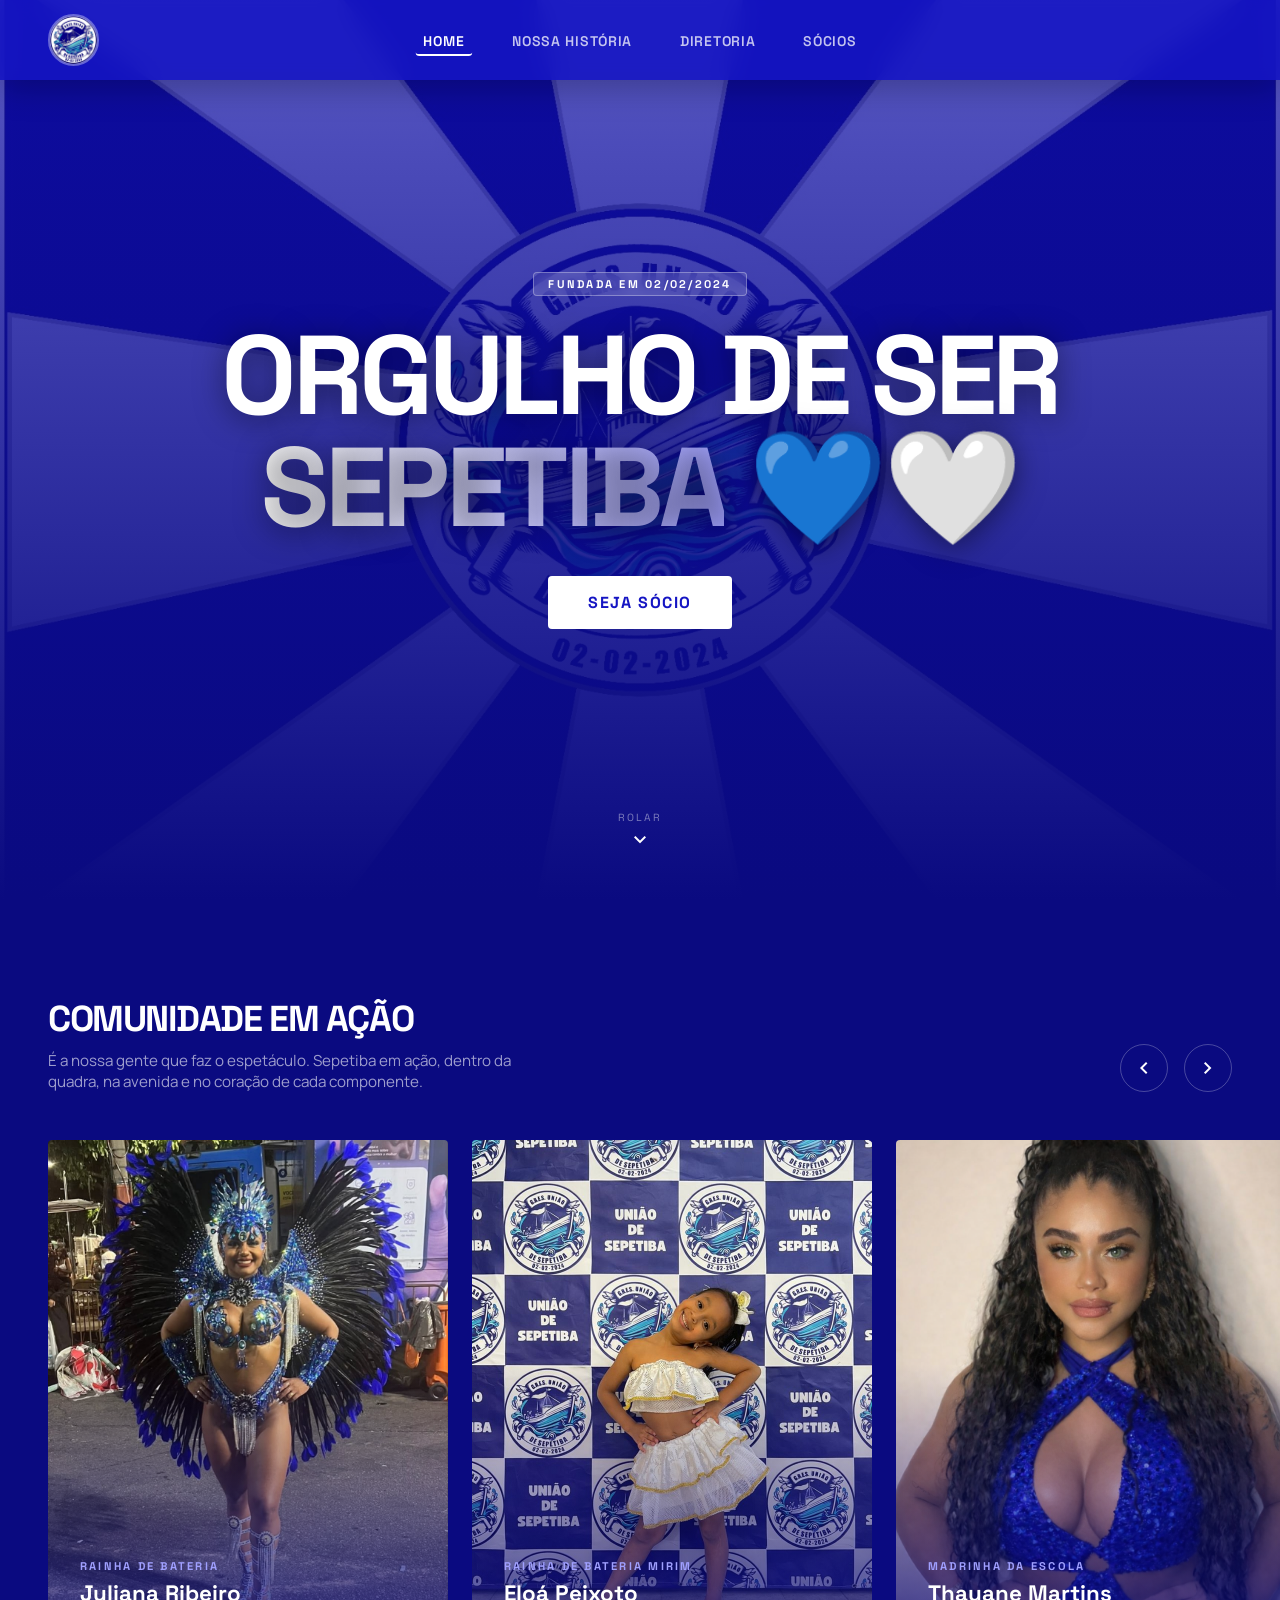
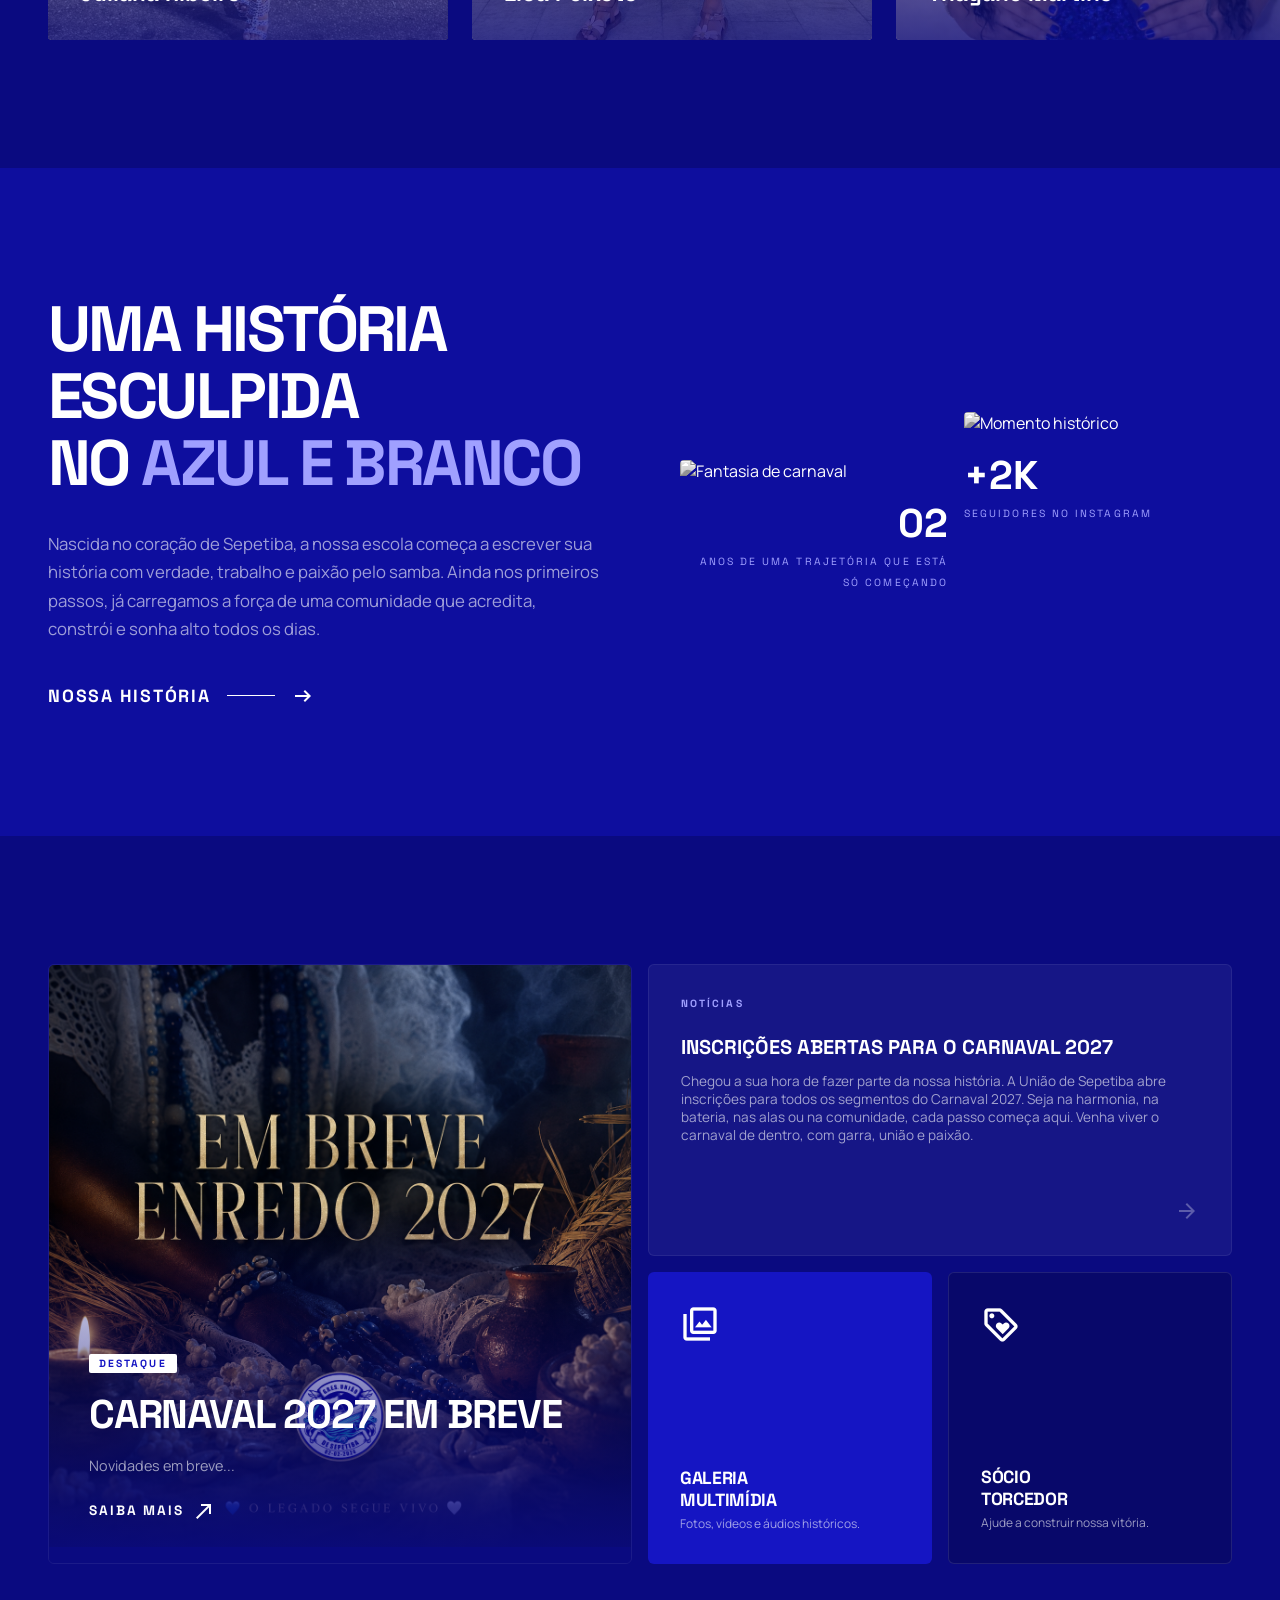
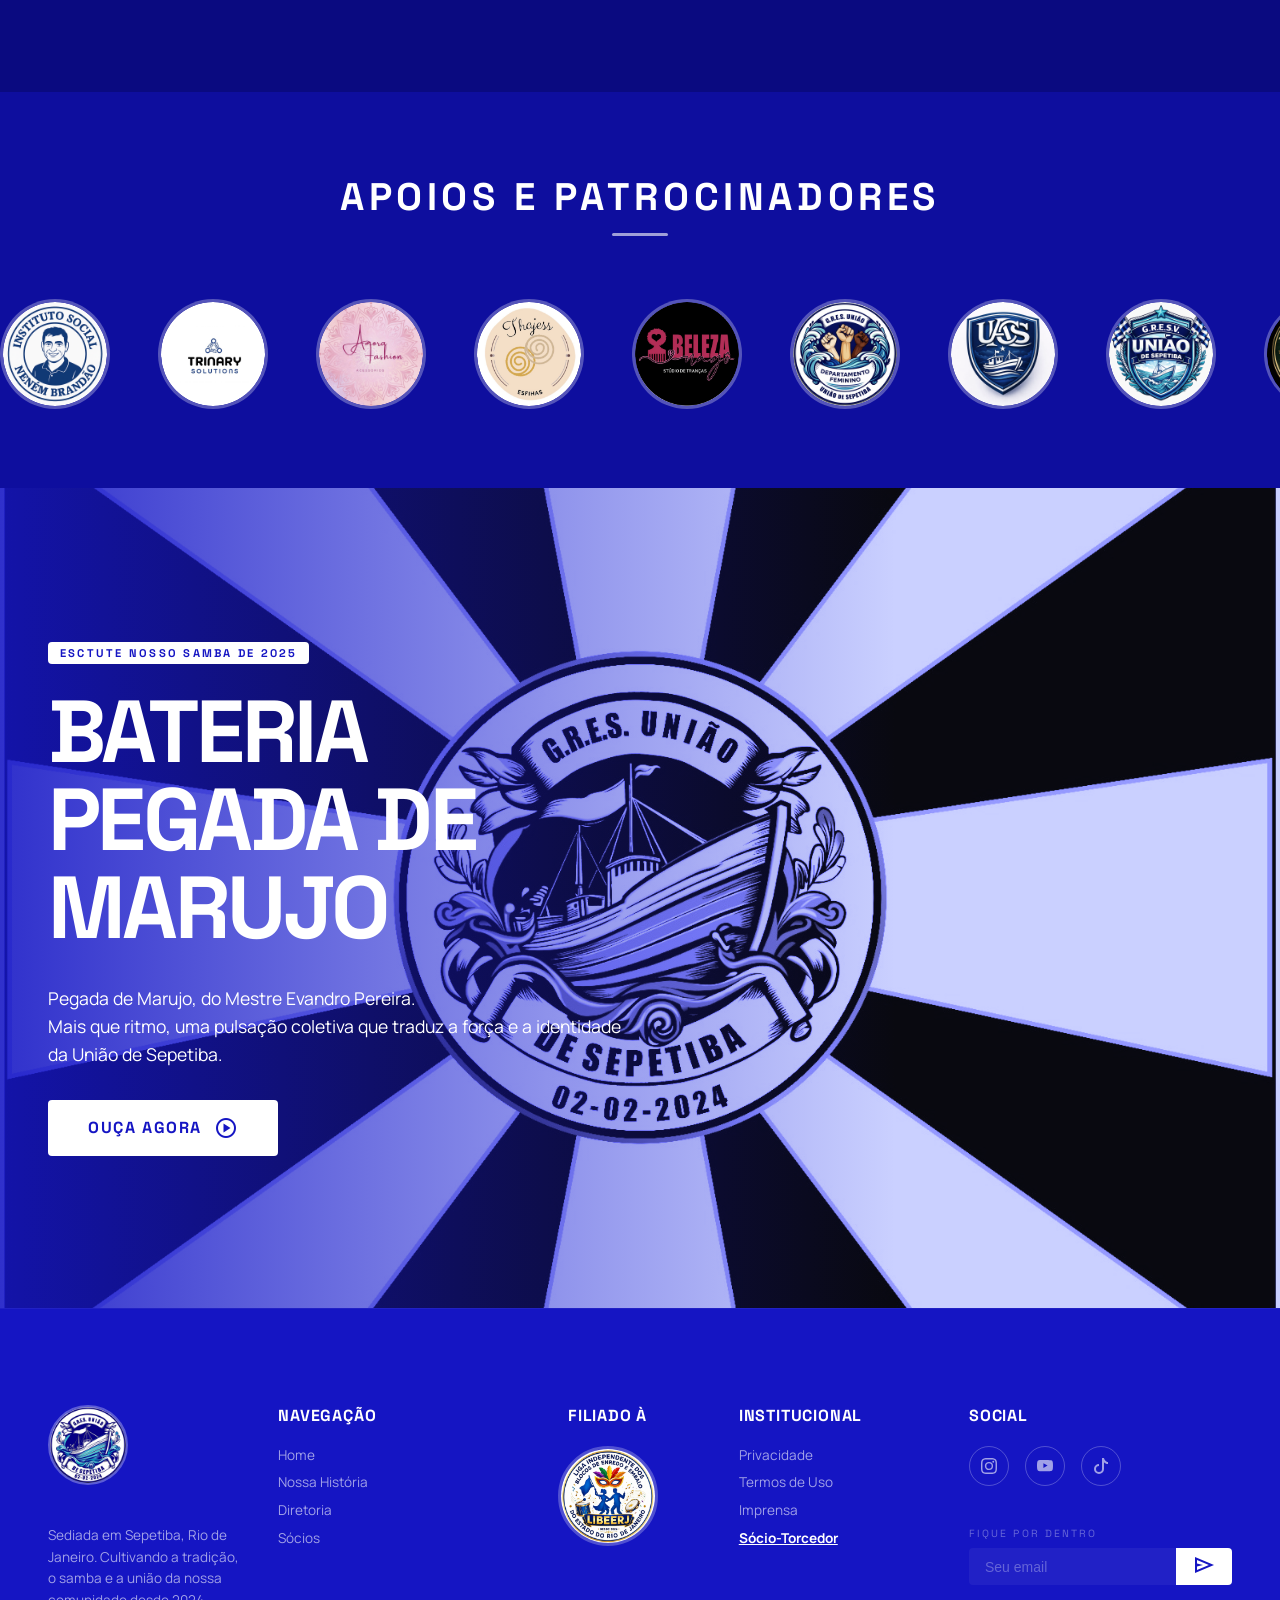
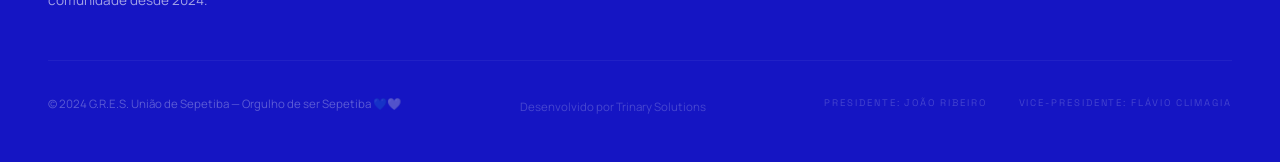
==== commit 152b7f72: ":tada: Ribeiro" ====
--- a/index.html
+++ b/index.html
@@ -219,7 +219,7 @@
             <!-- Troque: assets/carnaval2027.jpg -->
             <div> <!-- trocar para <a href="[link]" depois -->
               <img
-                src="images/Arte em breve/Arte 4.png"
+                src="images/Arte em breve/arte-nova.png"
                 alt="Carnaval 2027"
               />
               <div class="bento-main__overlay"></div>
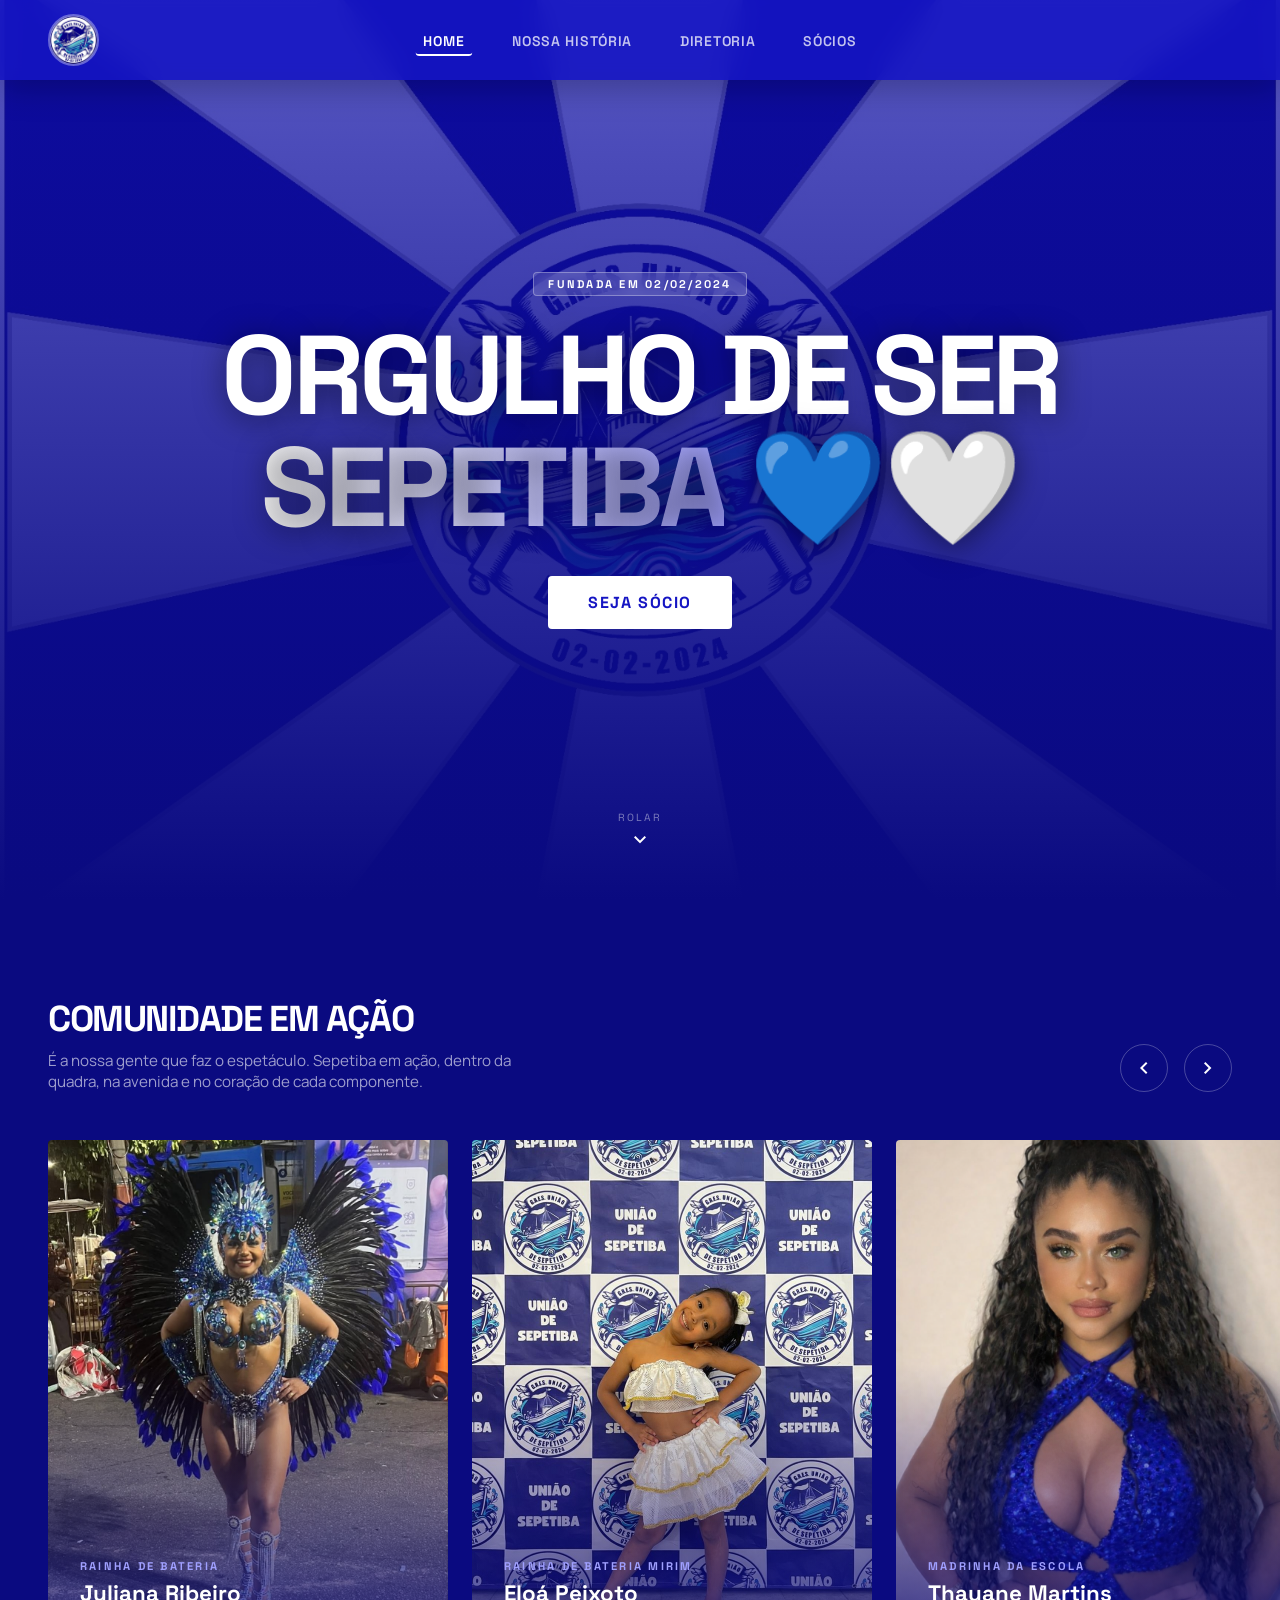
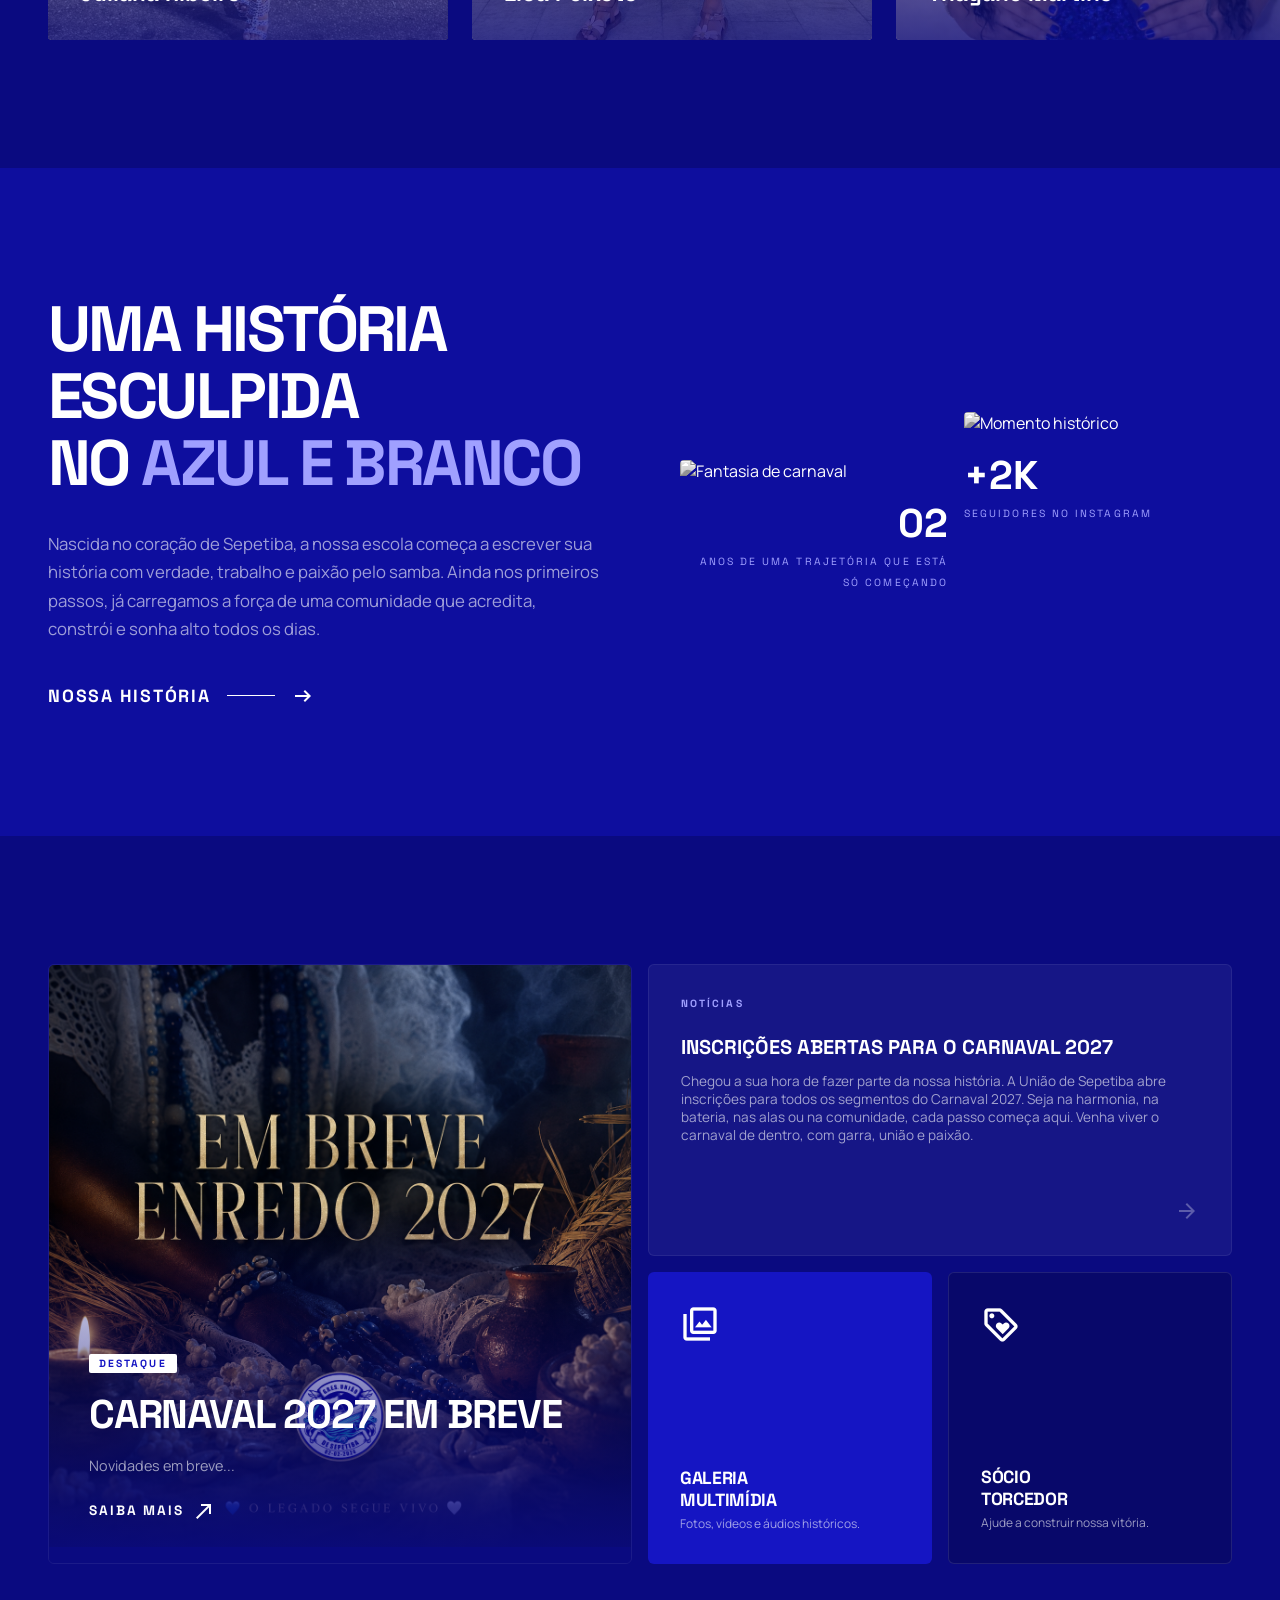
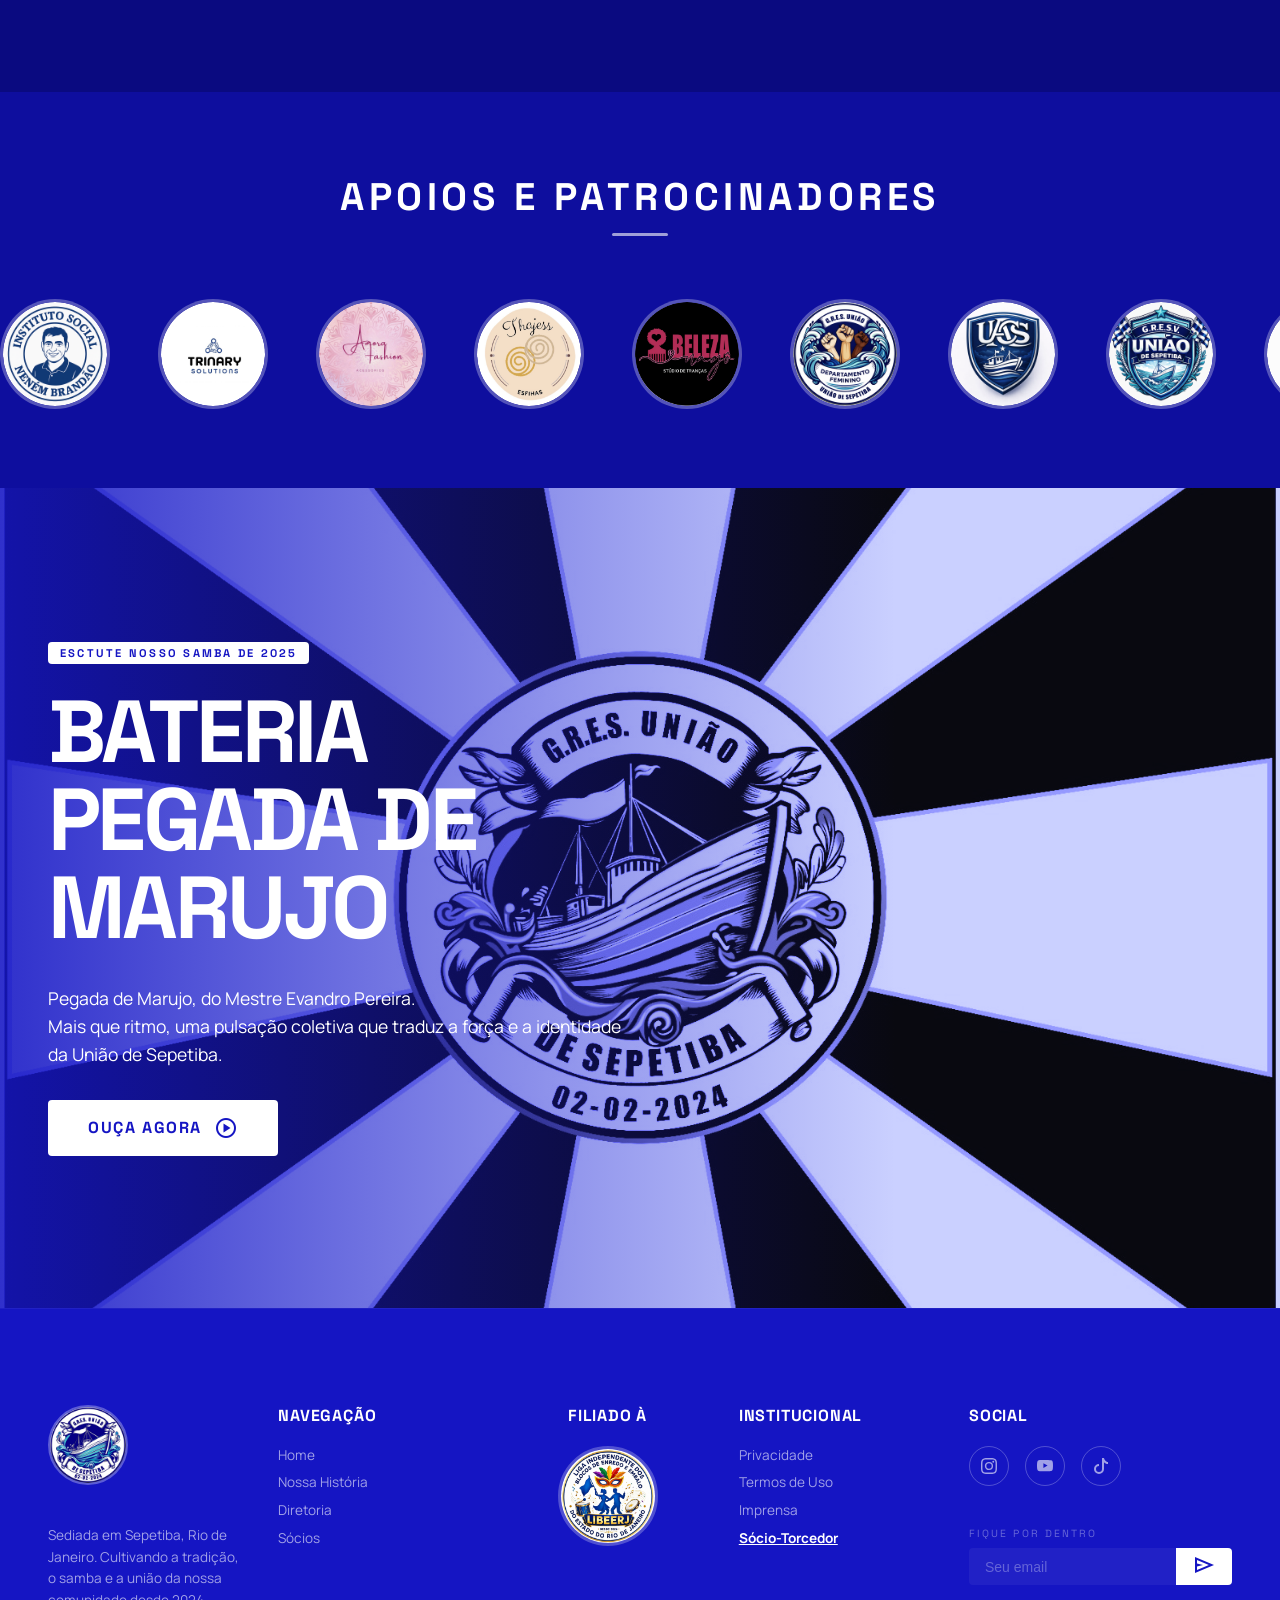
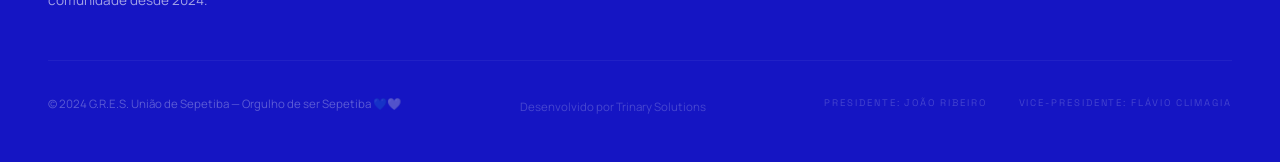
==== commit 562a4483: ":tada: Ribeiro" ====
--- a/index.html
+++ b/index.html
@@ -332,6 +332,12 @@
 
           <div class="patr-item">
             <div class="patr-logo">
+              <img src="images/Patrocinadores/lary_acessorios.jpg" alt="Lary Acessórios" />
+            </div>
+          </div>
+
+          <div class="patr-item">
+            <div class="patr-logo">
               <img src="images/Patrocinadores/logo-ampulheta.jpeg" alt="Instituto Social Ampulheta" />
             </div>
           </div>
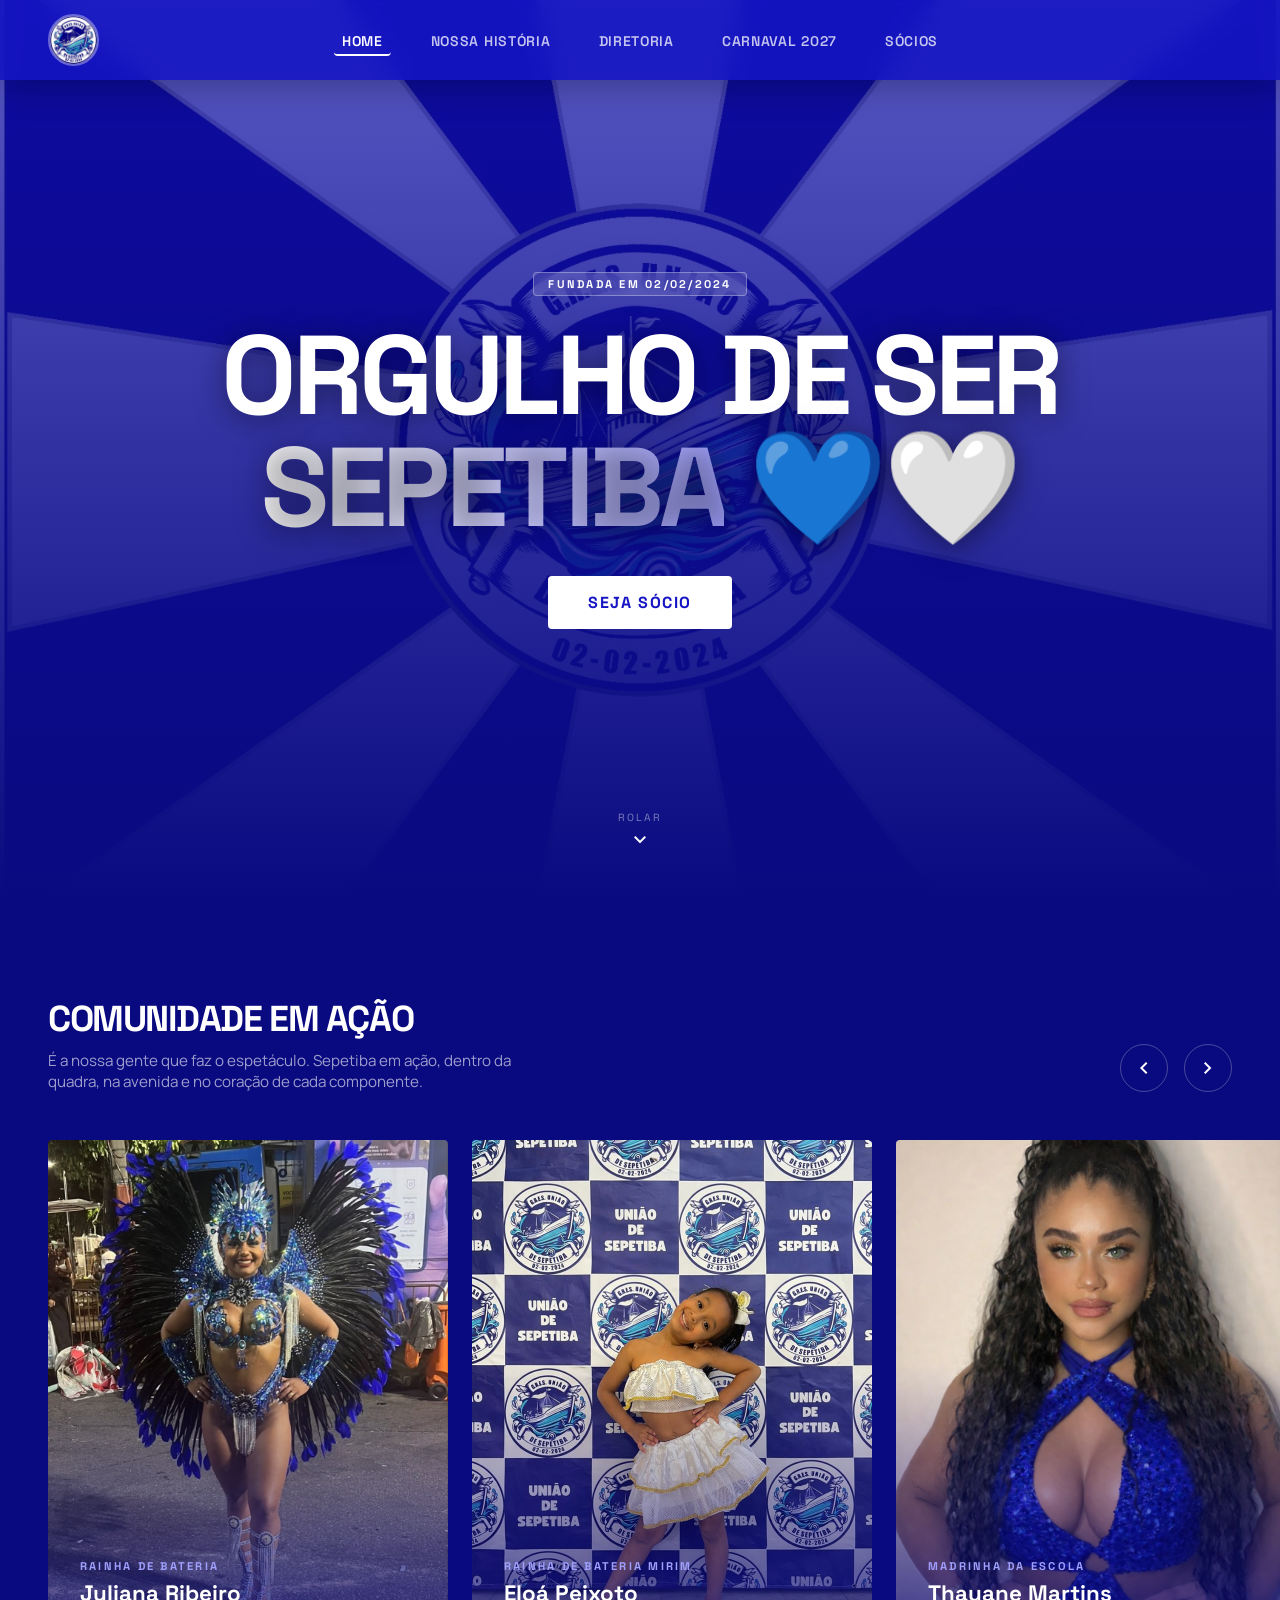
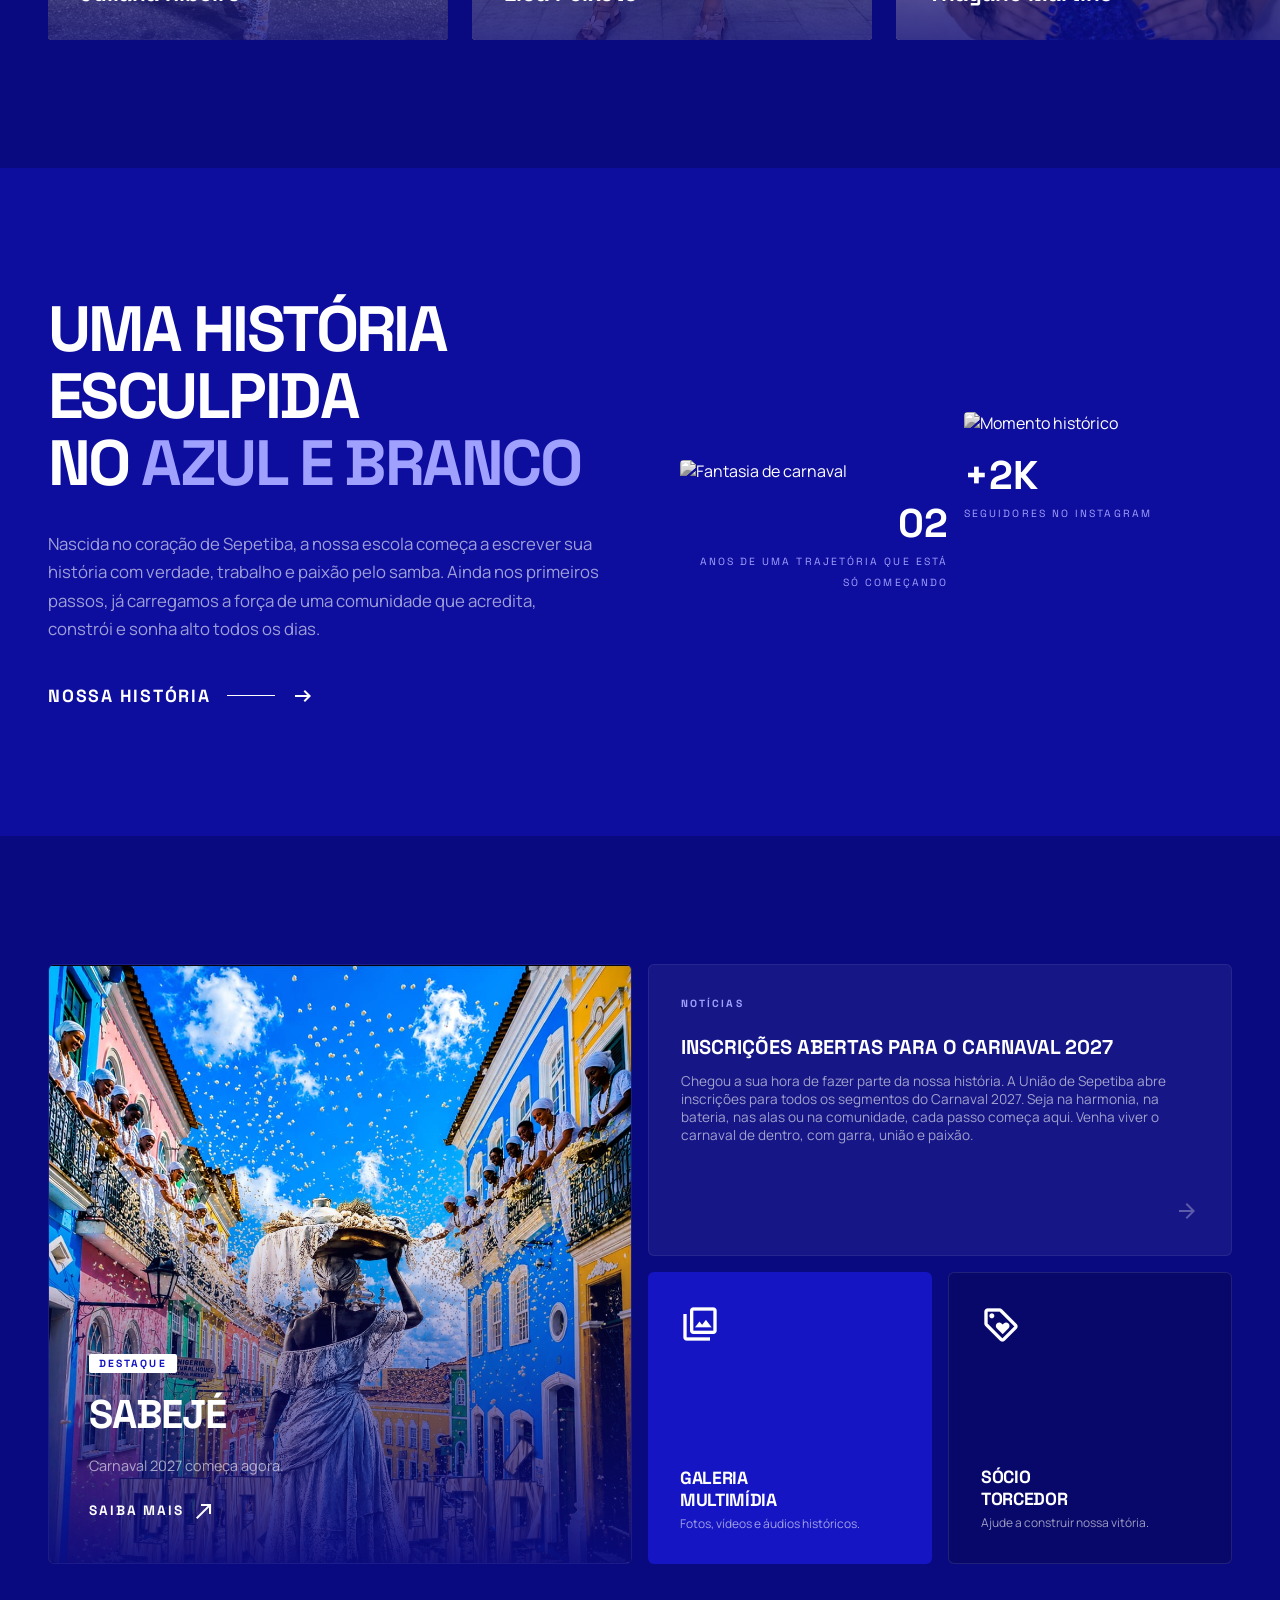
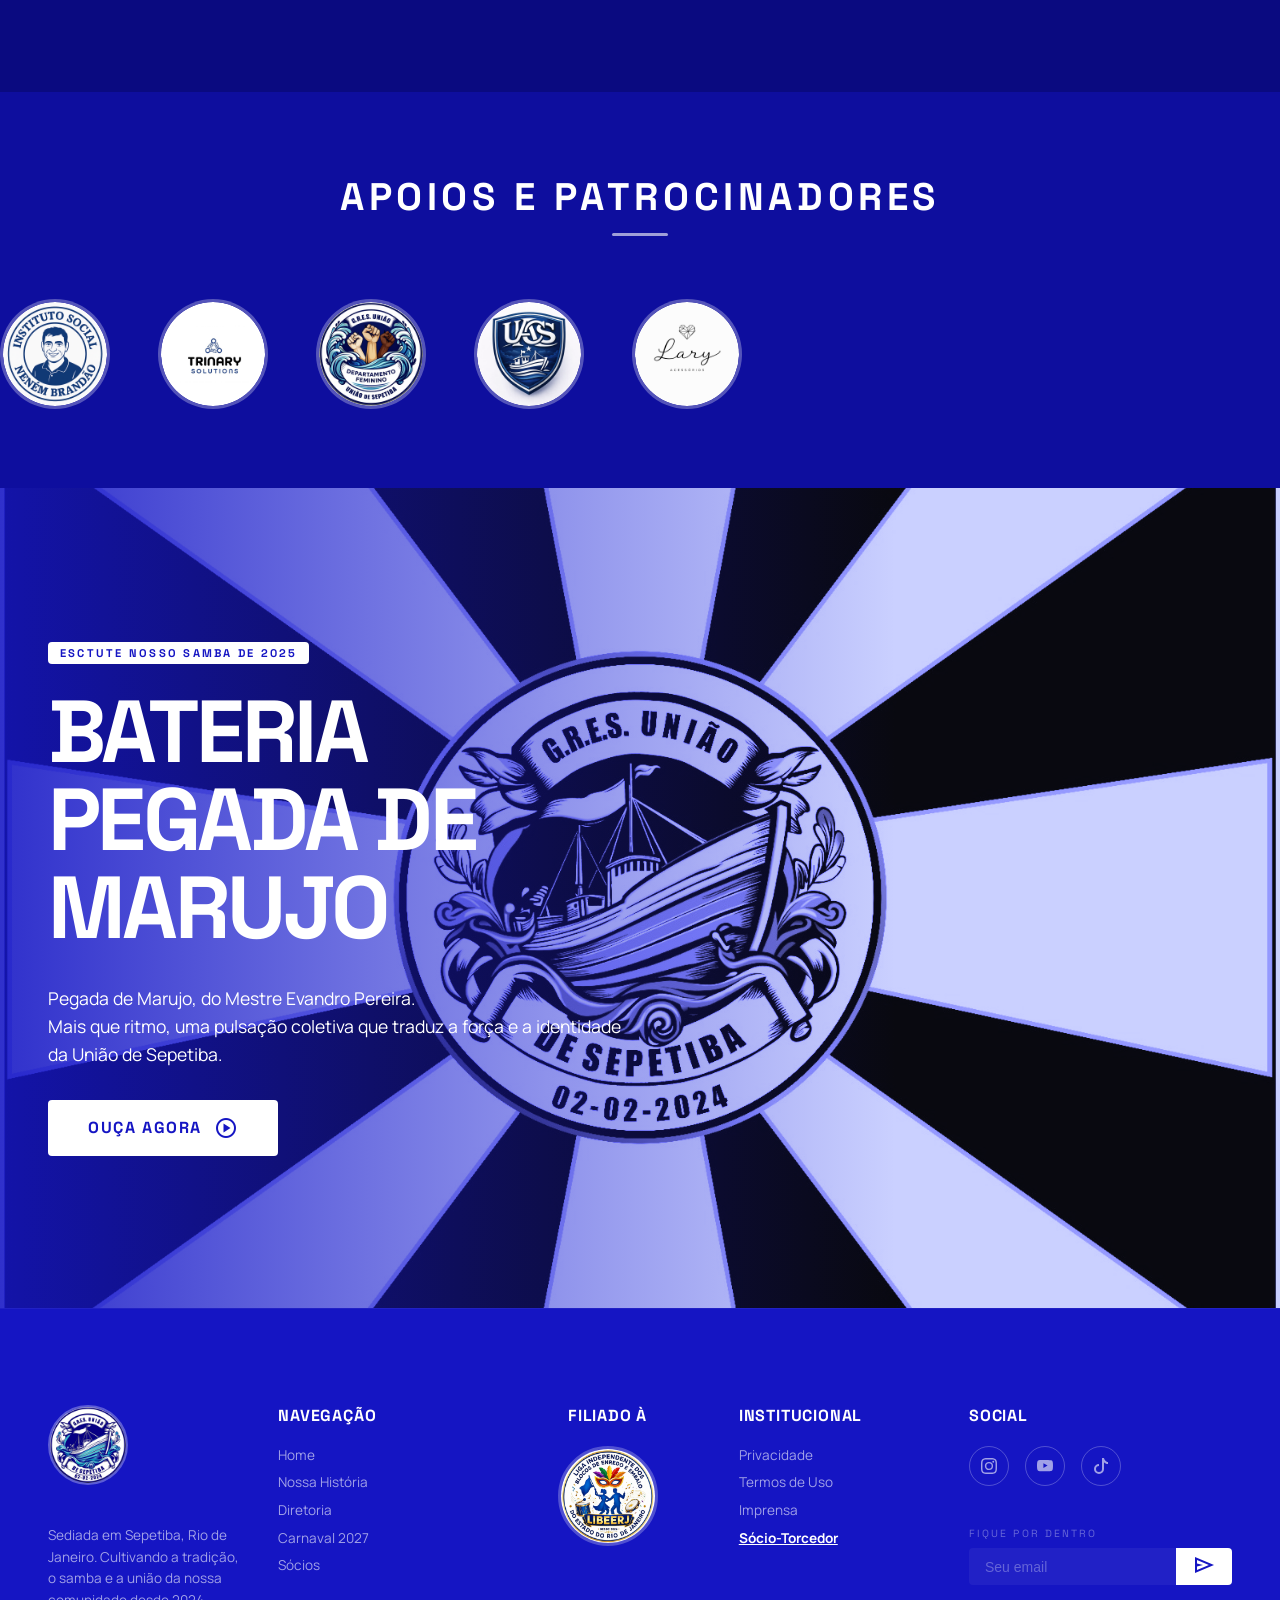
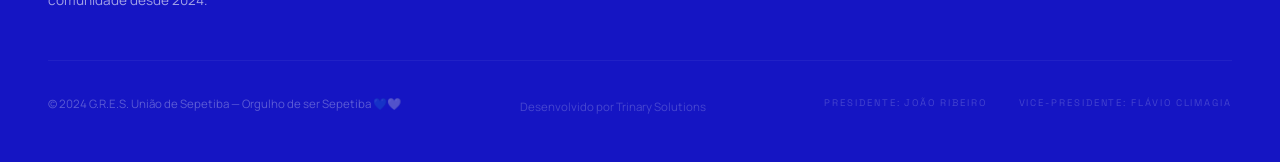
==== commit 98e473cd: ":tada: Ribeiro" ====
--- a/index.html
+++ b/index.html
@@ -31,7 +31,7 @@
       <li><a href="index.html" class="active">Home</a></li>
       <li><a href="nossa-historia.html">Nossa História</a></li>
       <li><a href="diretoria.html">Diretoria</a></li>
-      <!-- <li><a href="carnaval2027.html">Carnaval 2027</a></li> -->
+      <li><a href="carnaval2027.html">Carnaval 2027</a></li>
       <li><a href="socio.html">Sócios</a></li>
       <!-- <li><a href="galeria.html">Galeria</a></li> -->
     </ul>
@@ -219,15 +219,15 @@
             <!-- Troque: assets/carnaval2027.jpg -->
             <div> <!-- trocar para <a href="[link]" depois -->
               <img
-                src="images/Arte em breve/arte-nova.png"
+                src="images/enredo-2027.jpeg"
                 alt="Carnaval 2027"
               />
               <div class="bento-main__overlay"></div>
               <div class="bento-main__content">
                 <span class="badge-destaque">Destaque</span>
-                <h3>Carnaval 2027 em breve</h3>
-                <p>Novidades em breve...</p>
-                <a href="#" class="bento-link">
+                <h3>SABEJÉ</h3>
+                <p>Carnaval 2027 começa agora.</p>
+                <a href="../carnaval2027.html" class="bento-link">
                   Saiba Mais
                   <span class="material-symbols-outlined">north_east</span>
                 </a>
@@ -294,23 +294,23 @@
             </div>
           </div>
 
-          <div class="patr-item">
+          <!-- <div class="patr-item">
             <div class="patr-logo">
               <img src="images/Patrocinadores/amora-fashion.jpg" alt="Amora Fahion" />
             </div>
-          </div>
-
-          <div class="patr-item">
+          </div> -->
+
+          <!-- <div class="patr-item">
             <div class="patr-logo">
               <img src="images/Patrocinadores/thajess_esfiha.jpg" alt="Thajess Esfiha" />
             </div>
-          </div>
-
-          <div class="patr-item">
+          </div> -->
+
+          <!-- <div class="patr-item">
             <div class="patr-logo">
               <img src="images/Patrocinadores/beleza-nago.png" alt="Beleza Nagô" />
             </div>
-          </div>
+          </div> -->
 
           <div class="patr-item">
             <div class="patr-logo">
@@ -324,23 +324,23 @@
             </div>
           </div>
 
+          <!-- <div class="patr-item">
+            <div class="patr-logo">
+              <img src="images/gresv-uniao.png" alt="G.R.E.S.V. União de Sepetiba" />
+            </div>
+          </div> -->
+
           <div class="patr-item">
             <div class="patr-logo">
-              <img src="images/gresv-uniao.png" alt="G.R.E.S.V. União de Sepetiba" />
-            </div>
-          </div>
-
-          <div class="patr-item">
-            <div class="patr-logo">
               <img src="images/Patrocinadores/lary_acessorios.jpg" alt="Lary Acessórios" />
             </div>
           </div>
 
-          <div class="patr-item">
+          <!-- <div class="patr-item">
             <div class="patr-logo">
               <img src="images/Patrocinadores/logo-ampulheta.jpeg" alt="Instituto Social Ampulheta" />
             </div>
-          </div>
+          </div> -->
 
         </div>
       </div>
@@ -409,7 +409,7 @@
         <a href="index.html">Home</a>
         <a href="nossa-historia.html">Nossa História</a>
         <a href="diretoria.html">Diretoria</a>
-        <!-- <a href="carnaval2027.html">Carnaval 2027</a> -->
+        <a href="carnaval2027.html">Carnaval 2027</a>
         <a href="socio.html">Sócios</a>
         <!-- <a href="galeria.html">Galeria</a> -->
       </div>
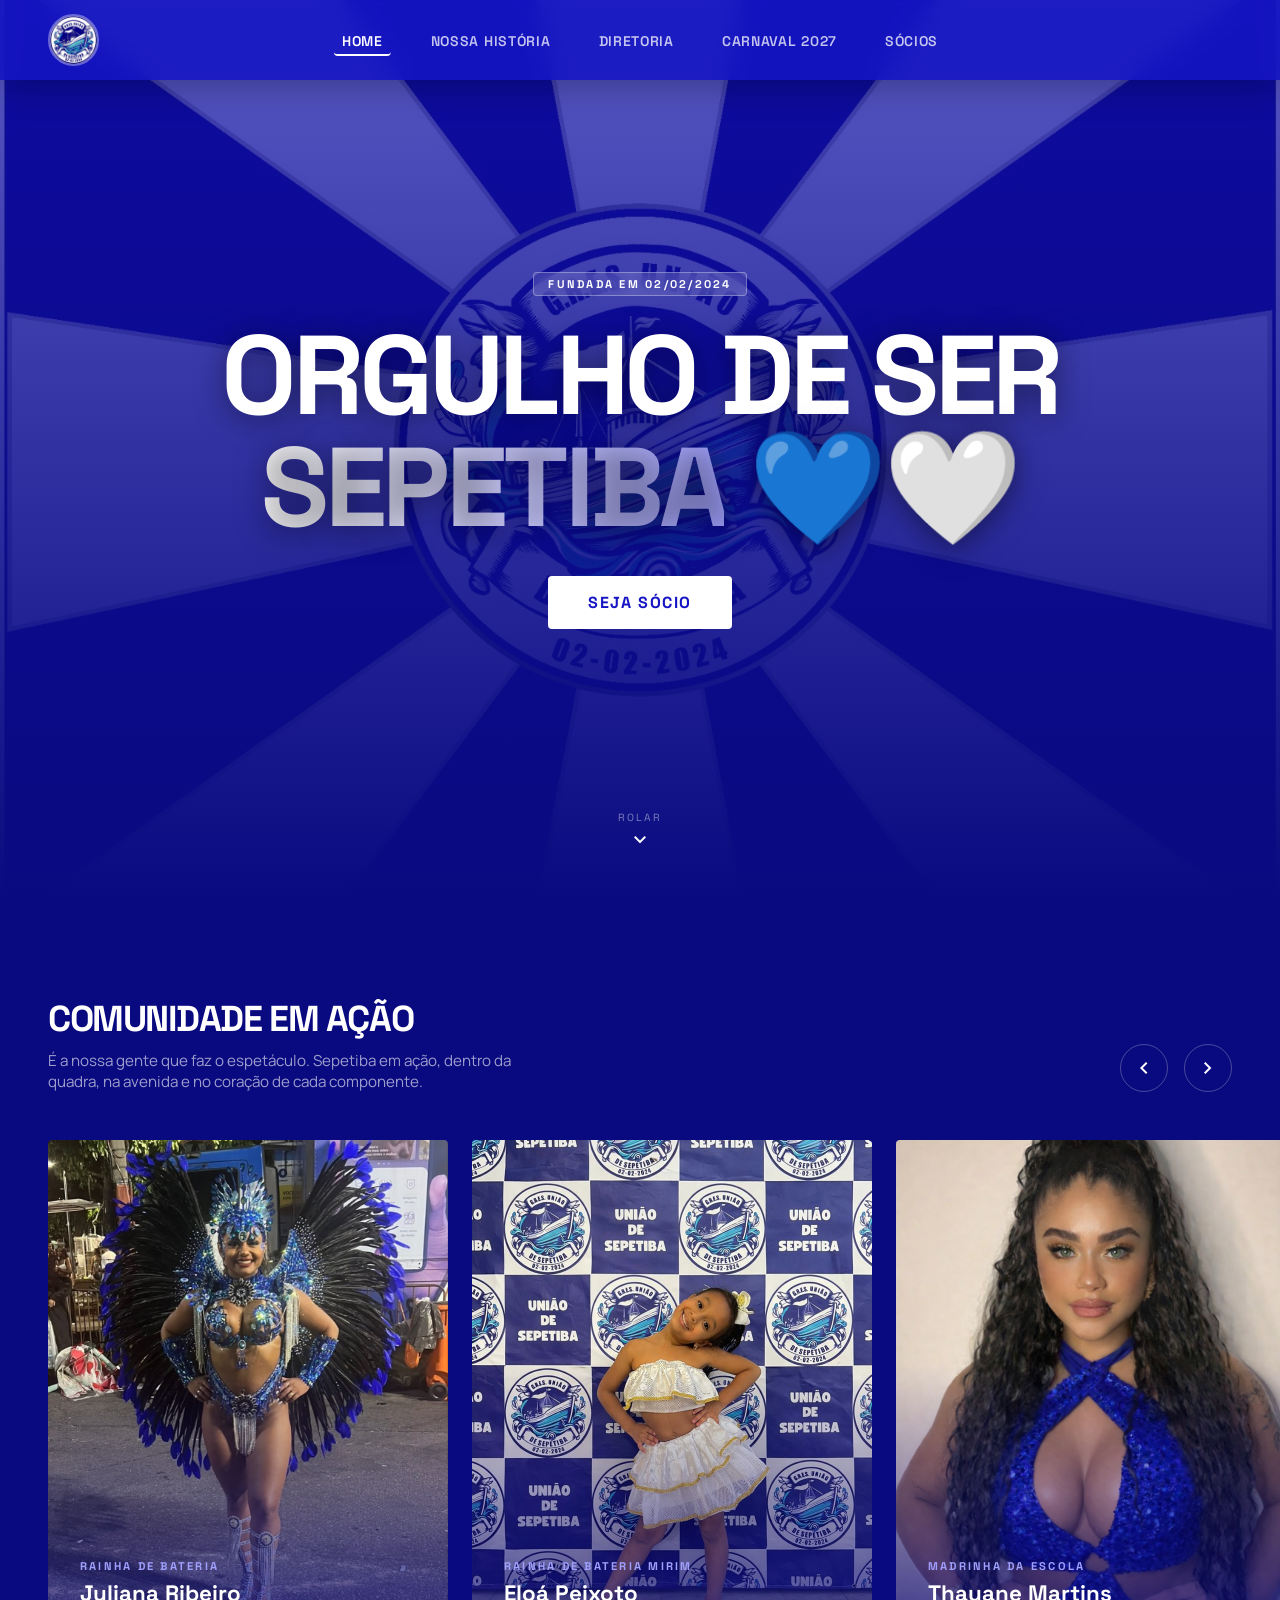
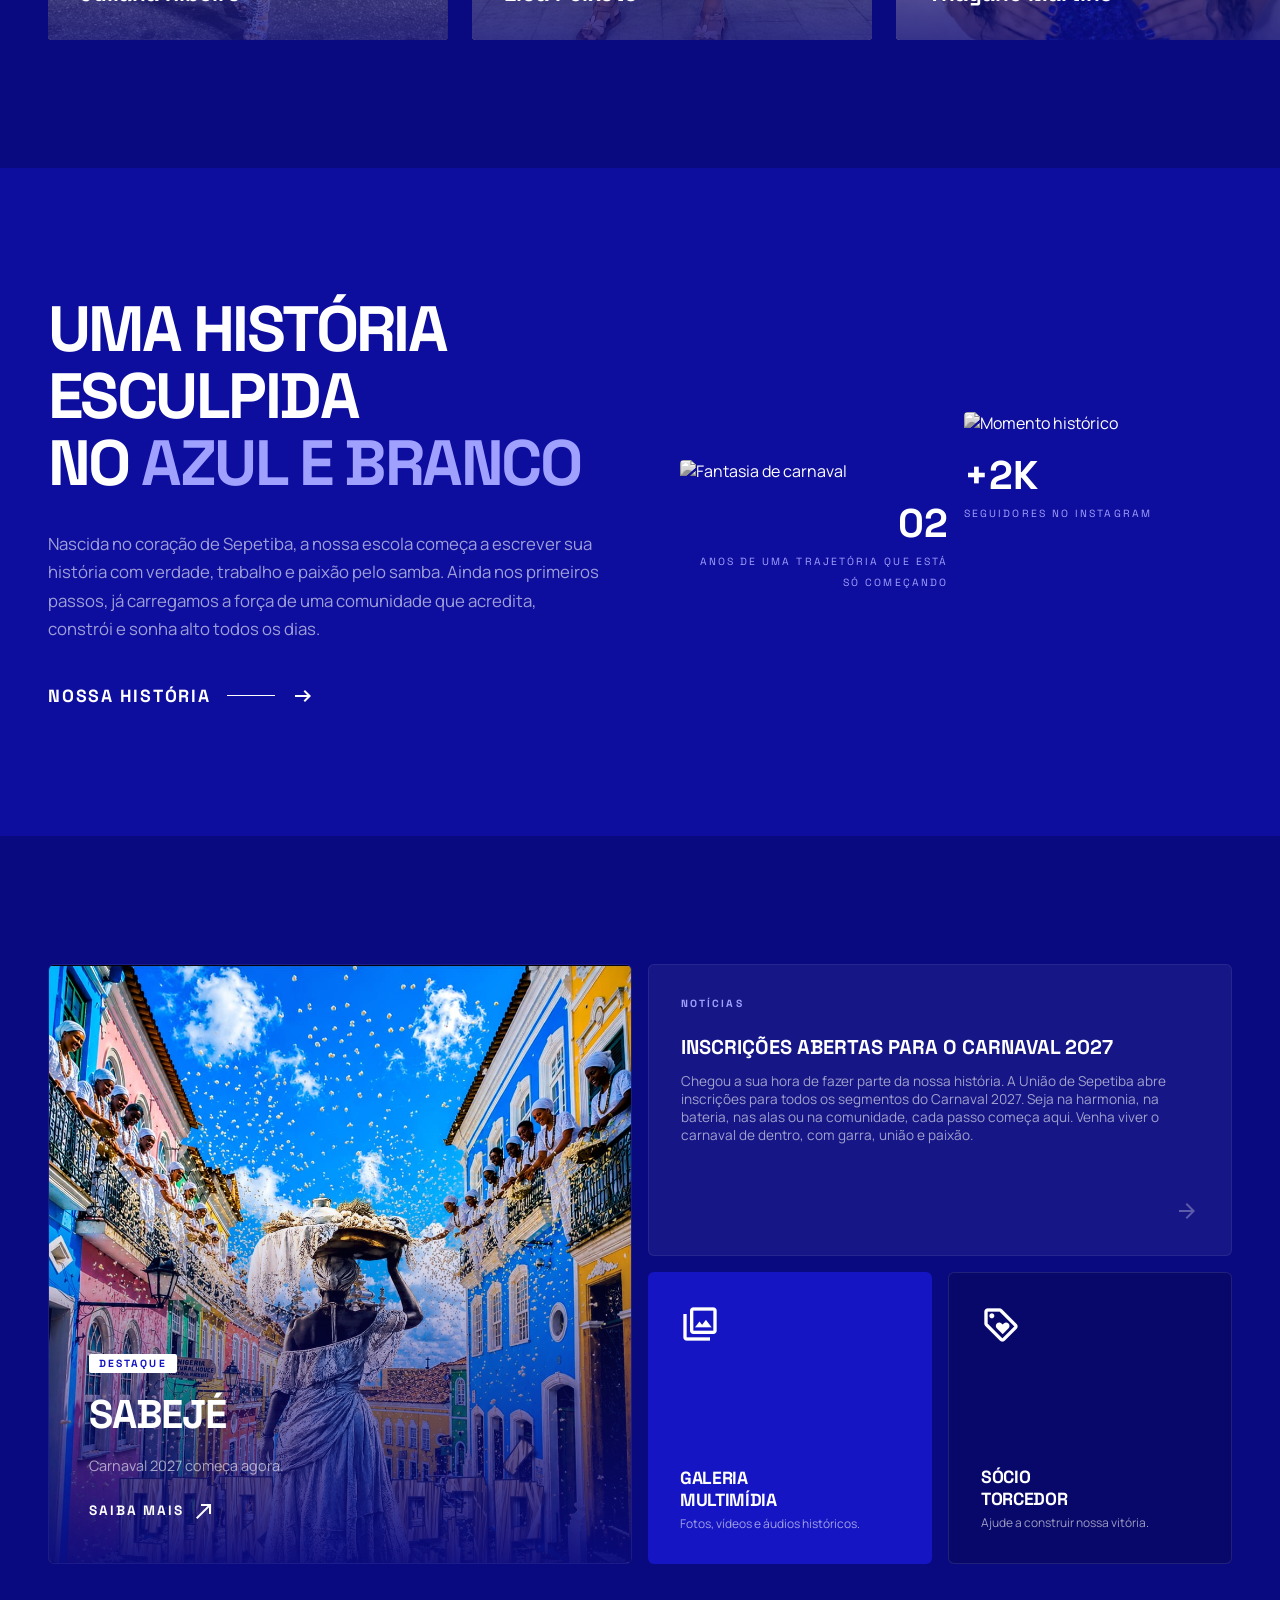
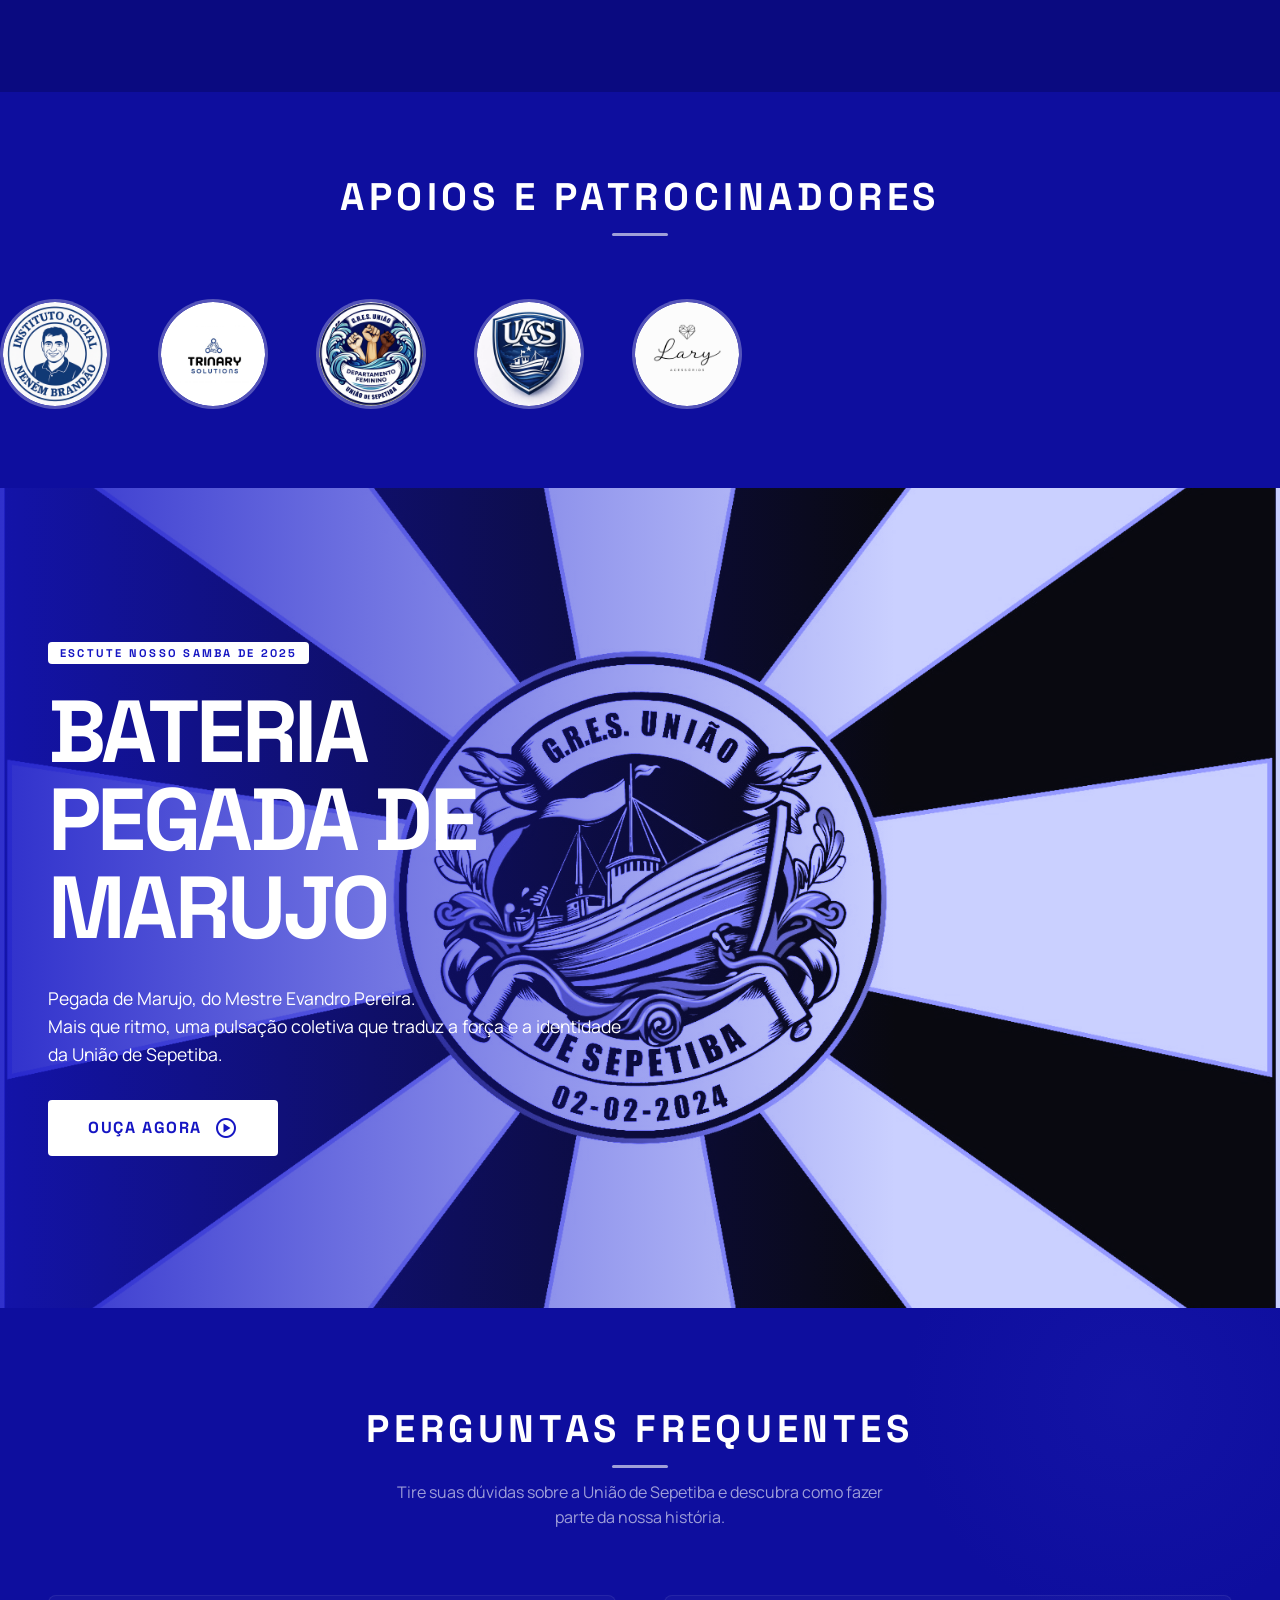
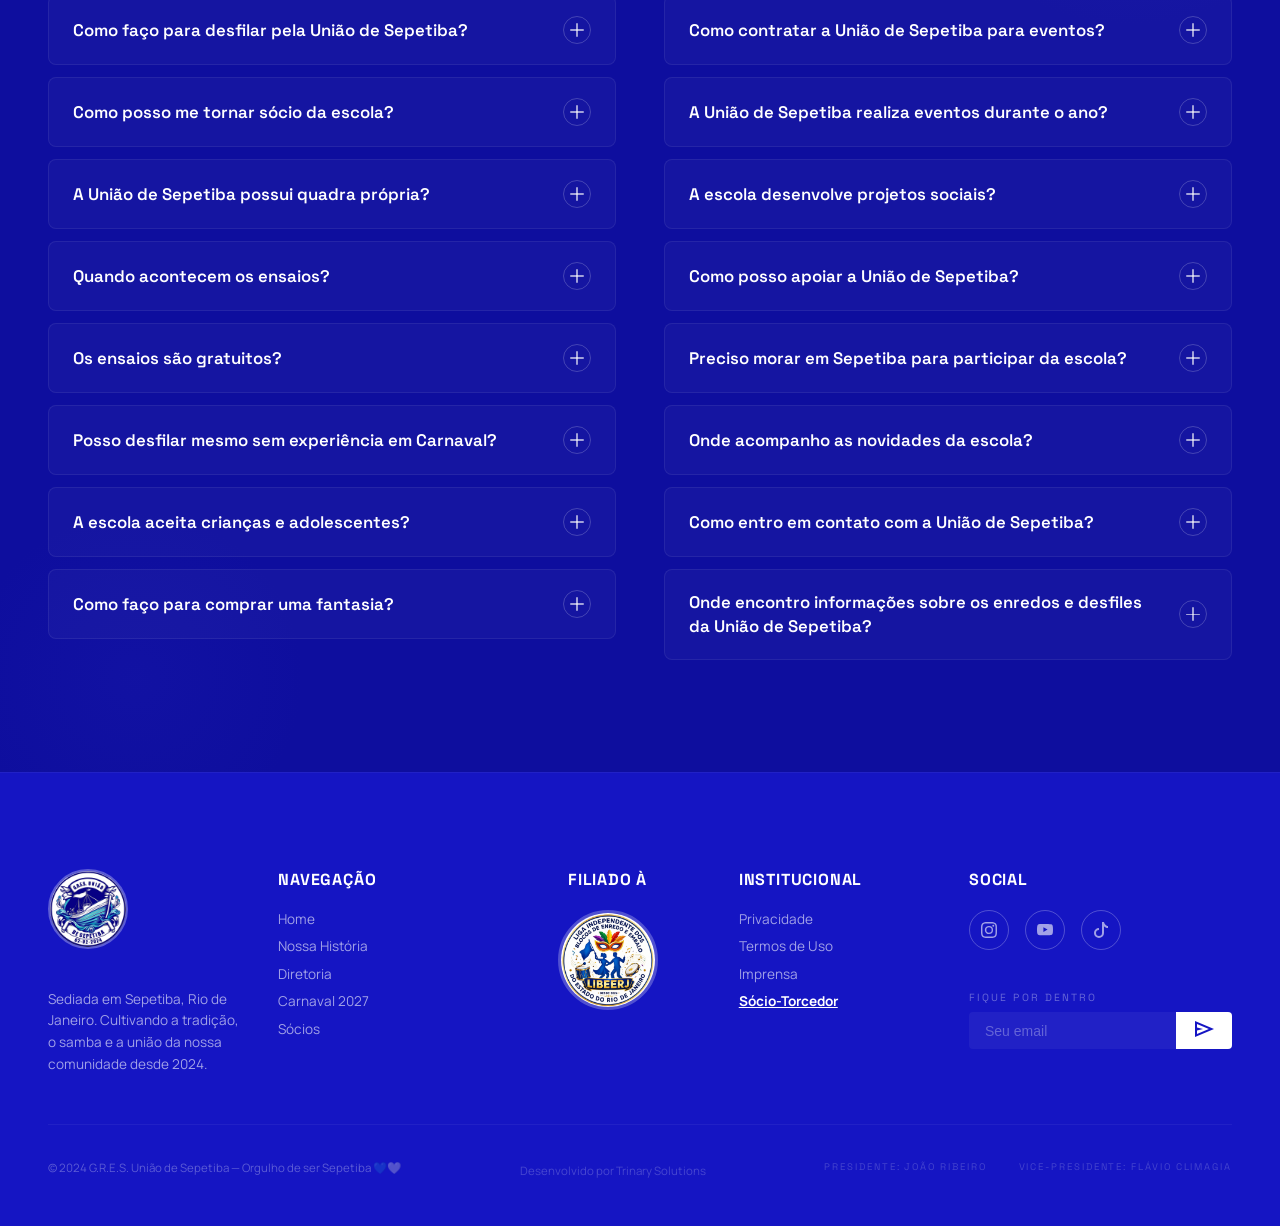
==== commit ab61b3d5: ":tada: Ribeiro" ====
--- a/index.html
+++ b/index.html
@@ -16,6 +16,143 @@
 <link href="https://fonts.googleapis.com/css2?family=Permanent+Marker&display=swap" rel="stylesheet">
   <!-- Stylesheet -->
   <link rel="stylesheet" href="css/style.css" />
+  <link rel="stylesheet" href="css/faq.css" />
+  <script type="application/ld+json">
+  {
+    "@context": "https://schema.org",
+    "@type": "FAQPage",
+    "mainEntity": [
+      {
+        "@type": "Question",
+        "name": "Como faço para desfilar pela União de Sepetiba?",
+        "acceptedAnswer": {
+          "@type": "Answer",
+          "text": "Basta entrar em contato com a secretaria da escola por meio do Instagram oficial ou comparecer em um de nossos eventos. Nossa equipe irá orientar você sobre as vagas, alas disponíveis e os próximos passos para fazer parte do desfile."
+        }
+      },
+      {
+        "@type": "Question",
+        "name": "Como posso me tornar sócio da escola?",
+        "acceptedAnswer": {
+          "@type": "Answer",
+          "text": "Acesse a página Sócio, preencha o formulário e gere seu código único de associado. Em até 10 dias úteis, compareça à secretaria da escola com o comprovante de inscrição impresso para validar seu cadastro e efetuar o pagamento da inscrição. Após esse prazo, o código será automaticamente inativado."
+        }
+      },
+      {
+        "@type": "Question",
+        "name": "A União de Sepetiba possui quadra própria?",
+        "acceptedAnswer": {
+          "@type": "Answer",
+          "text": "Ainda não. Atualmente, nossos ensaios e eventos são realizados no Clube Recôncavo de Sepetiba, parceiro da nossa agremiação."
+        }
+      },
+      {
+        "@type": "Question",
+        "name": "Quando acontecem os ensaios?",
+        "acceptedAnswer": {
+          "@type": "Answer",
+          "text": "Como somos uma escola independente e nossos eventos dependem de recursos próprios, não possuímos um calendário fixo. Todas as datas de ensaios e eventos são divulgadas em nosso Instagram oficial e aqui no site."
+        }
+      },
+      {
+        "@type": "Question",
+        "name": "Os ensaios são gratuitos?",
+        "acceptedAnswer": {
+          "@type": "Answer",
+          "text": "Sim. Todos os ensaios realizados pela União de Sepetiba são gratuitos e, quando divulgados como abertos ao público, qualquer pessoa pode participar ou prestigiar."
+        }
+      },
+      {
+        "@type": "Question",
+        "name": "Posso desfilar mesmo sem experiência em Carnaval?",
+        "acceptedAnswer": {
+          "@type": "Answer",
+          "text": "Sim! Não é necessário ter experiência anterior. A União de Sepetiba recebe com alegria novos componentes e oferece toda a orientação necessária para quem deseja viver essa experiência pela primeira vez."
+        }
+      },
+      {
+        "@type": "Question",
+        "name": "A escola aceita crianças e adolescentes?",
+        "acceptedAnswer": {
+          "@type": "Answer",
+          "text": "Sim, crianças e adolescentes podem participar de eventos internos e ensaios, desde que acompanhados pelos pais ou responsável legal. Atualmente, por determinação judicial aplicável às escolas dos grupos inferiores, a União de Sepetiba não leva crianças para os desfiles oficiais."
+        }
+      },
+      {
+        "@type": "Question",
+        "name": "Como faço para comprar uma fantasia?",
+        "acceptedAnswer": {
+          "@type": "Answer",
+          "text": "Atualmente a União de Sepetiba não comercializa fantasias. Caso tenha interesse em desfilar, entre em contato com a secretaria da escola para receber orientações sobre a ala desejada e a disponibilidade de fantasias."
+        }
+      },
+      {
+        "@type": "Question",
+        "name": "Como contratar a União de Sepetiba para eventos?",
+        "acceptedAnswer": {
+          "@type": "Answer",
+          "text": "A União de Sepetiba pode ser contratada para apresentações e eventos culturais. Para informações sobre disponibilidade, valores e condições, solicite o contato da presidência por meio do Instagram oficial."
+        }
+      },
+      {
+        "@type": "Question",
+        "name": "A União de Sepetiba realiza eventos durante o ano?",
+        "acceptedAnswer": {
+          "@type": "Answer",
+          "text": "Sim. Além da preparação para o Carnaval, realizamos eventos ao longo do ano, conforme as possibilidades e planejamento da escola. Todas as novidades são divulgadas em nossos canais oficiais."
+        }
+      },
+      {
+        "@type": "Question",
+        "name": "A escola desenvolve projetos sociais?",
+        "acceptedAnswer": {
+          "@type": "Answer",
+          "text": "Sim. A União de Sepetiba atua também por meio do Instituto Ubuntu de Direitos Humanos, Cidadania e Justiça Social, que desenvolve iniciativas nas áreas social, cultural, educacional e de promoção da cidadania."
+        }
+      },
+      {
+        "@type": "Question",
+        "name": "Como posso apoiar a União de Sepetiba?",
+        "acceptedAnswer": {
+          "@type": "Answer",
+          "text": "Você pode apoiar nossa escola tornando-se sócio, participando de nossos eventos, divulgando nosso trabalho ou estabelecendo parcerias e patrocínios. Caso tenha interesse em colaborar, entre em contato conosco pelo Instagram."
+        }
+      },
+      {
+        "@type": "Question",
+        "name": "Preciso morar em Sepetiba para participar da escola?",
+        "acceptedAnswer": {
+          "@type": "Answer",
+          "text": "Não. A União de Sepetiba recebe integrantes, sócios e apoiadores de qualquer bairro ou cidade. O mais importante é compartilhar o amor pelo Carnaval e o desejo de fazer parte da nossa comunidade."
+        }
+      },
+      {
+        "@type": "Question",
+        "name": "Onde acompanho as novidades da escola?",
+        "acceptedAnswer": {
+          "@type": "Answer",
+          "text": "As principais notícias, eventos, ensaios, enredos e comunicados oficiais são publicados em nosso site e em nosso perfil oficial no Instagram."
+        }
+      },
+      {
+        "@type": "Question",
+        "name": "Como entro em contato com a União de Sepetiba?",
+        "acceptedAnswer": {
+          "@type": "Answer",
+          "text": "Atualmente, nosso principal canal de atendimento é o Instagram oficial, onde nossa equipe responde dúvidas, fornece informações e orienta interessados em participar da escola."
+        }
+      },
+      {
+        "@type": "Question",
+        "name": "Onde encontro informações sobre os enredos e desfiles da União de Sepetiba?",
+        "acceptedAnswer": {
+          "@type": "Answer",
+          "text": "Todo o histórico da escola, enredos, sambas, notícias e demais conteúdos oficiais podem ser encontrados aqui mesmo em nosso site, sempre atualizado com as novidades da agremiação."
+        }
+      }
+    ]
+  }
+  </script>
 </head>
 <body>
 
@@ -217,6 +354,7 @@
           <!-- Card principal: Carnaval 2027 -->
           <div class="bento-main">
             <!-- Troque: assets/carnaval2027.jpg -->
+            <a href="../carnaval2027.html">
             <div> <!-- trocar para <a href="[link]" depois -->
               <img
                 src="images/enredo-2027.jpeg"
@@ -231,6 +369,7 @@
                   Saiba Mais
                   <span class="material-symbols-outlined">north_east</span>
                 </a>
+                </a>
               </div>
             </div>
           </div>
@@ -386,6 +525,21 @@
   </audio>
 </section>
 
+  <!-- ══════════════════════════════════════════════════════
+      FAQ — Perguntas Frequentes
+  ══════════════════════════════════════════════════════ -->
+  <section class="section-faq" aria-labelledby="faq-title">
+    <div class="section-faq__inner">
+      <div class="section-faq__header">
+        <h2 class="section-faq__title" id="faq-title">Perguntas Frequentes</h2>
+        <p class="section-faq__sub">
+          Tire suas dúvidas sobre a União de Sepetiba e descubra como fazer parte da nossa história.
+        </p>
+      </div>
+      <div class="faq-grid" id="faqList"></div>
+    </div>
+  </section>
+
   </main>
 
   <!-- ══════════════════════════════════════════════════════
@@ -475,6 +629,7 @@
   </footer>
 
   <!-- JavaScript -->
+  <script src="js/faq-data.js"></script>
   <script src="js/main.js"></script>
 </body>
 </html>
--- a/css/faq.css
+++ b/css/faq.css
@@ -0,0 +1,253 @@
+.section-faq {
+  background: var(--blue-dark);
+  padding: 6rem 3rem 7rem;
+  position: relative;
+  overflow: hidden;
+}
+
+.section-faq::before {
+  content: '';
+  position: absolute;
+  top: -15%;
+  right: -8%;
+  width: 500px;
+  height: 500px;
+  background: radial-gradient(circle, rgba(58,58,214,0.12) 0%, transparent 65%);
+  pointer-events: none;
+}
+
+.section-faq::after {
+  content: '';
+  position: absolute;
+  bottom: -10%;
+  left: -5%;
+  width: 400px;
+  height: 400px;
+  background: radial-gradient(circle, rgba(58,58,214,0.08) 0%, transparent 60%);
+  pointer-events: none;
+}
+
+.section-faq__inner {
+  max-width: 80rem;
+  margin: 0 auto;
+  position: relative;
+  z-index: 1;
+}
+
+.section-faq__header {
+  text-align: center;
+  margin-bottom: 4rem;
+}
+
+.section-faq__title {
+  font-family: 'Space Grotesk', sans-serif;
+  font-size: clamp(1.6rem, 3vw, 2.4rem);
+  font-weight: 700;
+  text-transform: uppercase;
+  letter-spacing: 0.12em;
+  color: var(--white);
+  margin-bottom: 0.75rem;
+  position: relative;
+}
+
+.section-faq__title::after {
+  content: '';
+  display: block;
+  width: 3.5rem;
+  height: 3px;
+  background: var(--white);
+  margin: 0.75rem auto 0;
+  border-radius: 2px;
+  opacity: 0.6;
+}
+
+.section-faq__sub {
+  color: var(--white-60);
+  font-size: 1rem;
+  max-width: 32rem;
+  margin: 0 auto;
+  line-height: 1.6;
+}
+
+.faq-grid {
+  display: grid;
+  grid-template-columns: 1fr 1fr;
+  gap: 3rem;
+  align-items: start;
+}
+
+.faq-list {
+  list-style: none;
+  display: flex;
+  flex-direction: column;
+  gap: 0.75rem;
+}
+
+.faq-item {
+  background: rgba(255,255,255,0.03);
+  border: 1px solid rgba(255,255,255,0.07);
+  border-radius: 8px;
+  overflow: hidden;
+  transition: background 0.25s, border-color 0.25s, box-shadow 0.25s, transform 0.25s;
+}
+
+.faq-item:hover {
+  background: rgba(255,255,255,0.05);
+  border-color: rgba(255,255,255,0.12);
+  transform: translateY(-2px);
+  box-shadow: 0 6px 20px rgba(0,0,0,0.15);
+}
+
+.faq-item.is-open {
+  background: rgba(58,58,214,0.1);
+  border-color: rgba(58,58,214,0.35);
+  box-shadow: 0 8px 32px rgba(21,21,195,0.2);
+  transform: translateY(0);
+}
+
+.faq-question {
+  width: 100%;
+  display: flex;
+  align-items: center;
+  justify-content: space-between;
+  gap: 1rem;
+  background: transparent;
+  border: none;
+  padding: 1.25rem 1.5rem;
+  cursor: pointer;
+  color: var(--white);
+  font-family: 'Space Grotesk', sans-serif;
+  font-size: 1.05rem;
+  font-weight: 600;
+  text-align: left;
+  line-height: 1.45;
+  transition: color 0.25s;
+  border-radius: 0;
+  min-height: 44px;
+}
+
+.faq-item.is-open .faq-question {
+  color: #a0a0ff;
+}
+
+.faq-question__text {
+  flex: 1;
+}
+
+.faq-indicator {
+  flex-shrink: 0;
+  position: relative;
+  width: 28px;
+  height: 28px;
+  border-radius: 50%;
+  border: 1.5px solid rgba(255,255,255,0.2);
+  display: flex;
+  align-items: center;
+  justify-content: center;
+  transition: transform 0.2s ease, border-color 0.25s, background 0.25s;
+}
+
+.faq-item:hover .faq-indicator {
+  border-color: rgba(255,255,255,0.4);
+}
+
+.faq-item.is-open .faq-indicator {
+  transform: rotate(45deg);
+  border-color: #a0a0ff;
+  background: rgba(58,58,214,0.15);
+  transition: transform 0.3s ease, border-color 0.25s, background 0.25s;
+}
+
+.faq-indicator__bar {
+  position: absolute;
+  display: block;
+  background: var(--white-60);
+  border-radius: 1px;
+  transition: background 0.25s;
+}
+
+.faq-item:hover .faq-indicator__bar {
+  background: var(--white);
+}
+
+.faq-item.is-open .faq-indicator__bar {
+  background: #a0a0ff;
+}
+
+.faq-indicator__bar--h {
+  width: 14px;
+  height: 1.5px;
+  top: 50%;
+  left: 50%;
+  margin-left: -7px;
+  margin-top: -0.75px;
+}
+
+.faq-indicator__bar--v {
+  width: 1.5px;
+  height: 14px;
+  top: 50%;
+  left: 50%;
+  margin-top: -7px;
+  margin-left: -0.75px;
+}
+
+.faq-item.is-open .faq-indicator__bar--v {
+  opacity: 0;
+  transition: opacity 0.25s ease, background 0.25s;
+}
+
+.faq-item:not(.is-open) .faq-indicator__bar--v {
+  opacity: 1;
+  transition: opacity 0.2s ease, background 0.25s;
+}
+
+.faq-answer {
+  max-height: 0;
+  overflow: hidden;
+  transition: max-height 0.2s ease;
+}
+
+.faq-answer.is-open {
+  max-height: 600px;
+  transition: max-height 0.3s ease;
+}
+
+.faq-answer__inner {
+  padding: 1rem 1.5rem 1.5rem;
+  color: var(--white-60);
+  font-size: 0.95rem;
+  line-height: 1.7;
+  border-top: 1px solid rgba(255,255,255,0.06);
+}
+
+@media (max-width: 900px) {
+  .faq-grid {
+    grid-template-columns: 1fr;
+    gap: 2rem;
+  }
+}
+
+@media (max-width: 768px) {
+  .section-faq {
+    padding: 4rem 1.5rem 5rem;
+  }
+
+  .section-faq__header {
+    margin-bottom: 2.5rem;
+  }
+
+  .faq-list {
+    gap: 0.5rem;
+  }
+
+  .faq-question {
+    font-size: 0.95rem;
+    padding: 1rem 1.25rem;
+  }
+
+  .faq-answer__inner {
+    font-size: 0.88rem;
+    padding: 0.75rem 1.25rem 1.25rem;
+  }
+}
